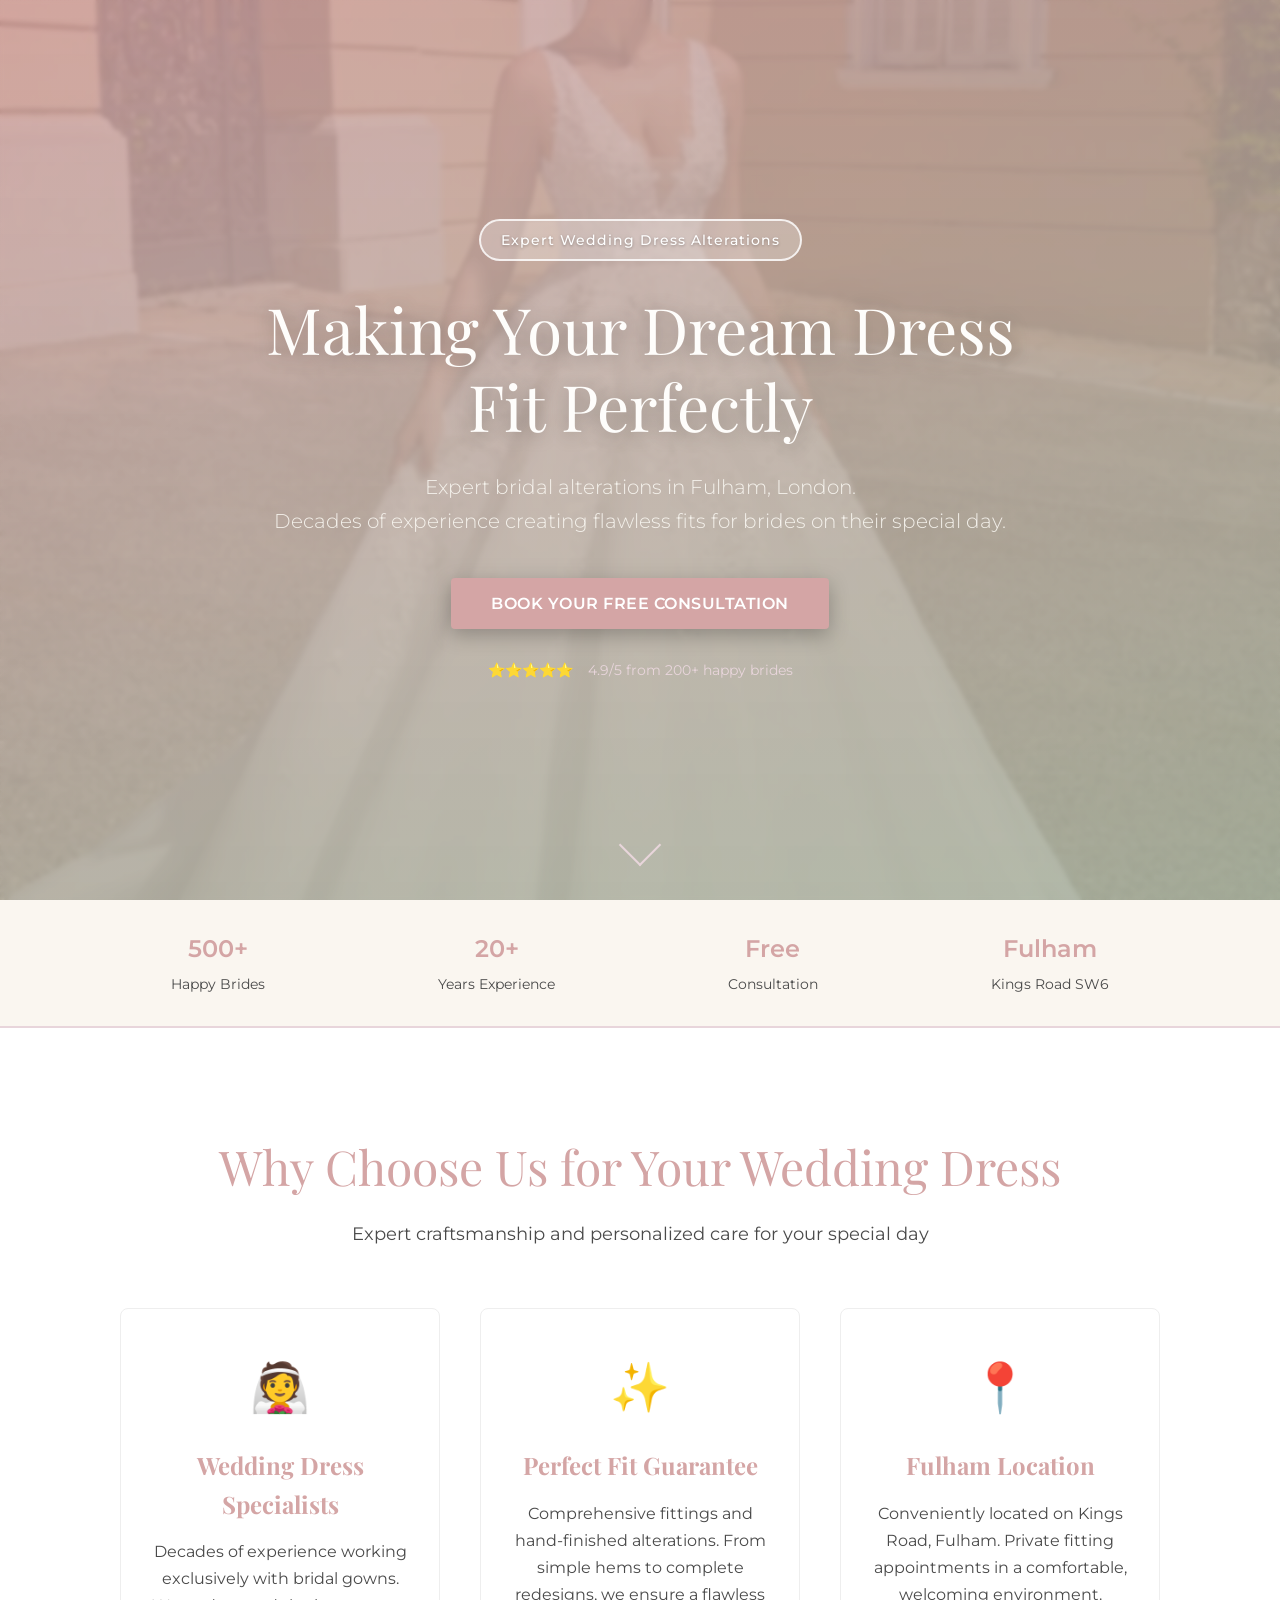
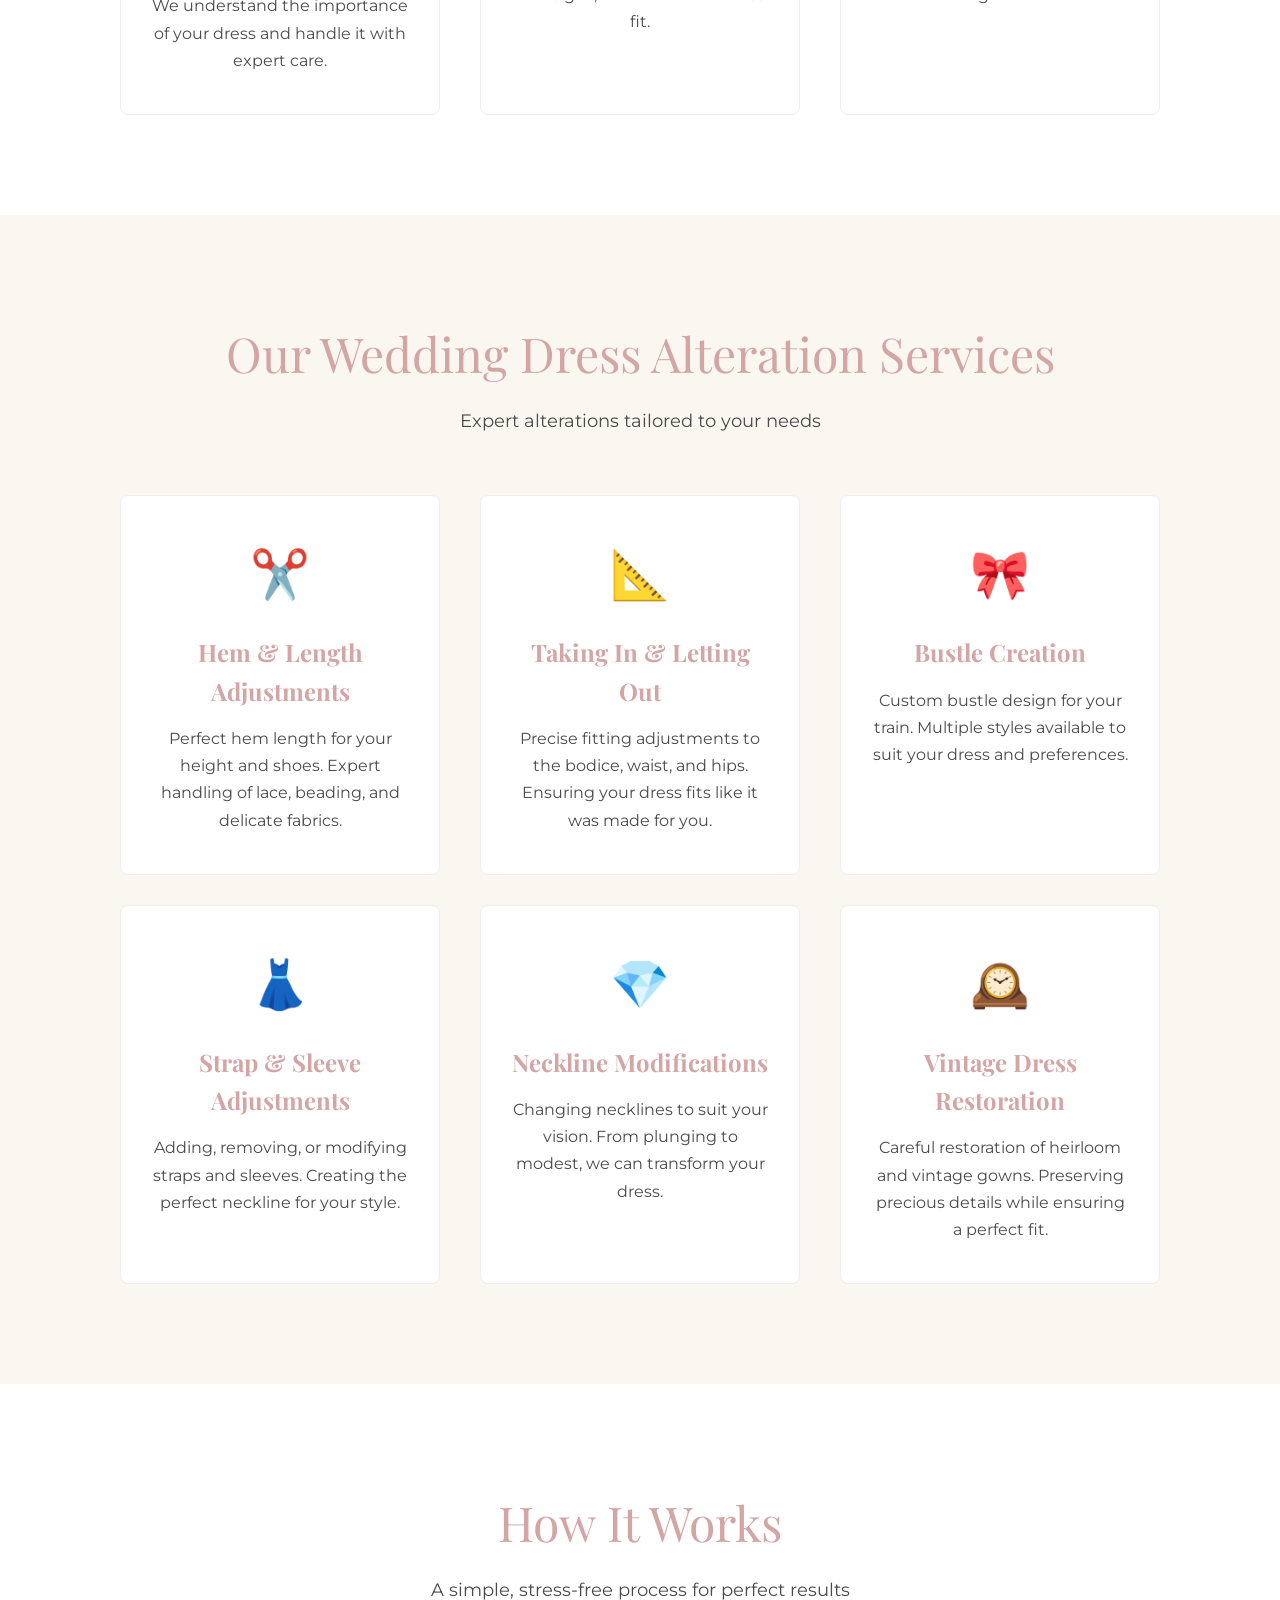
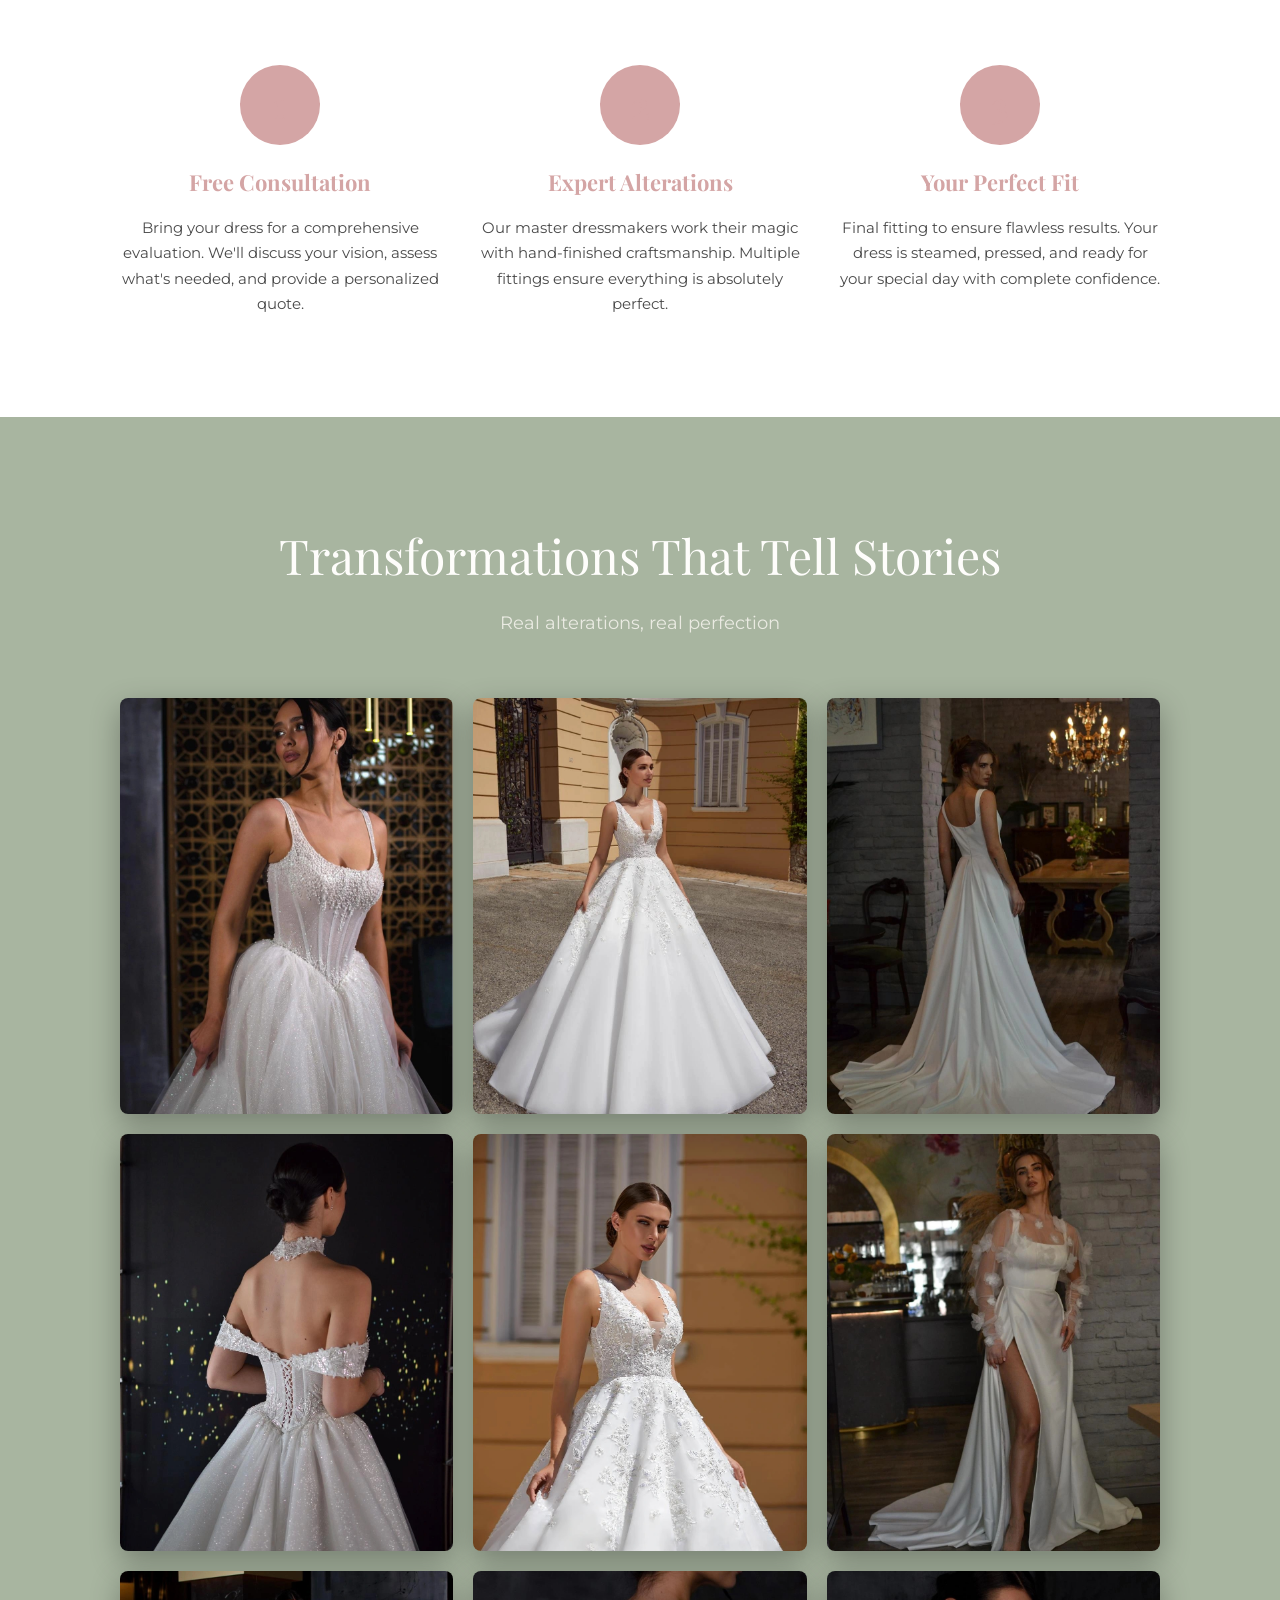
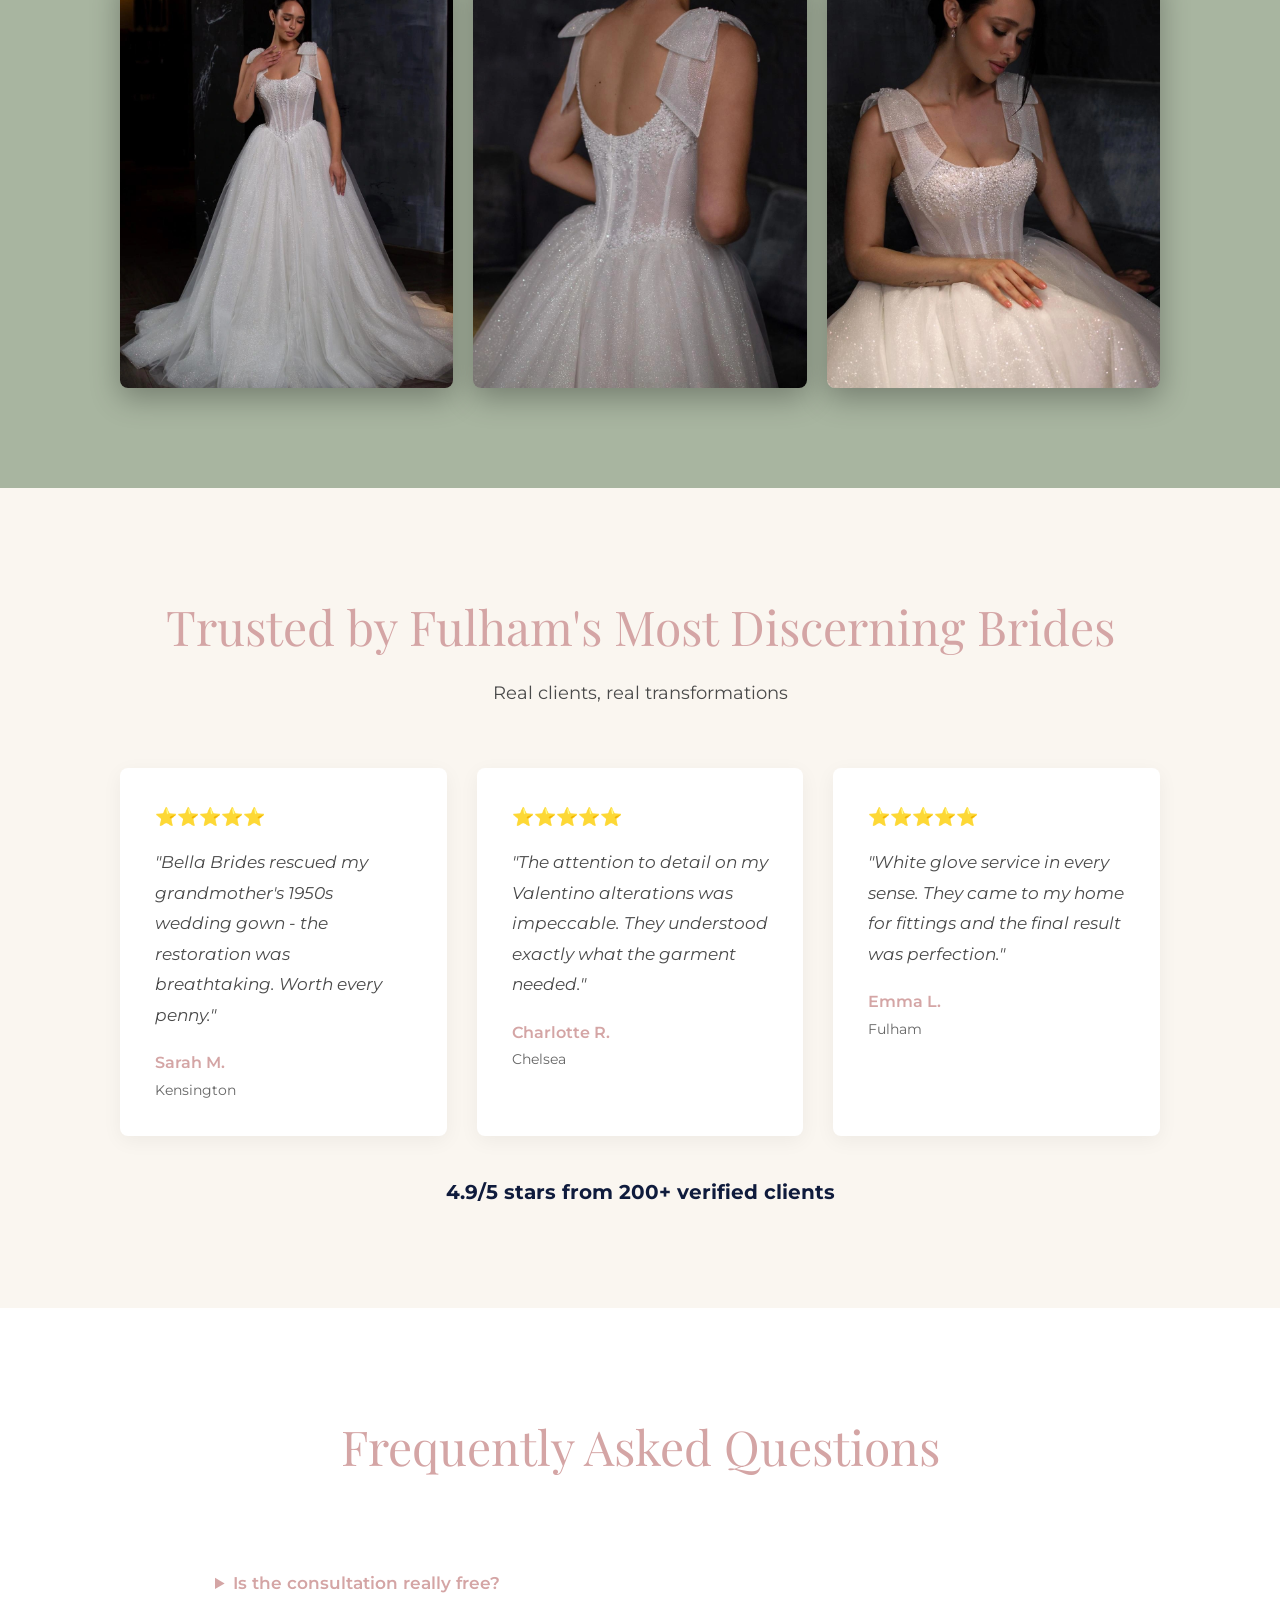
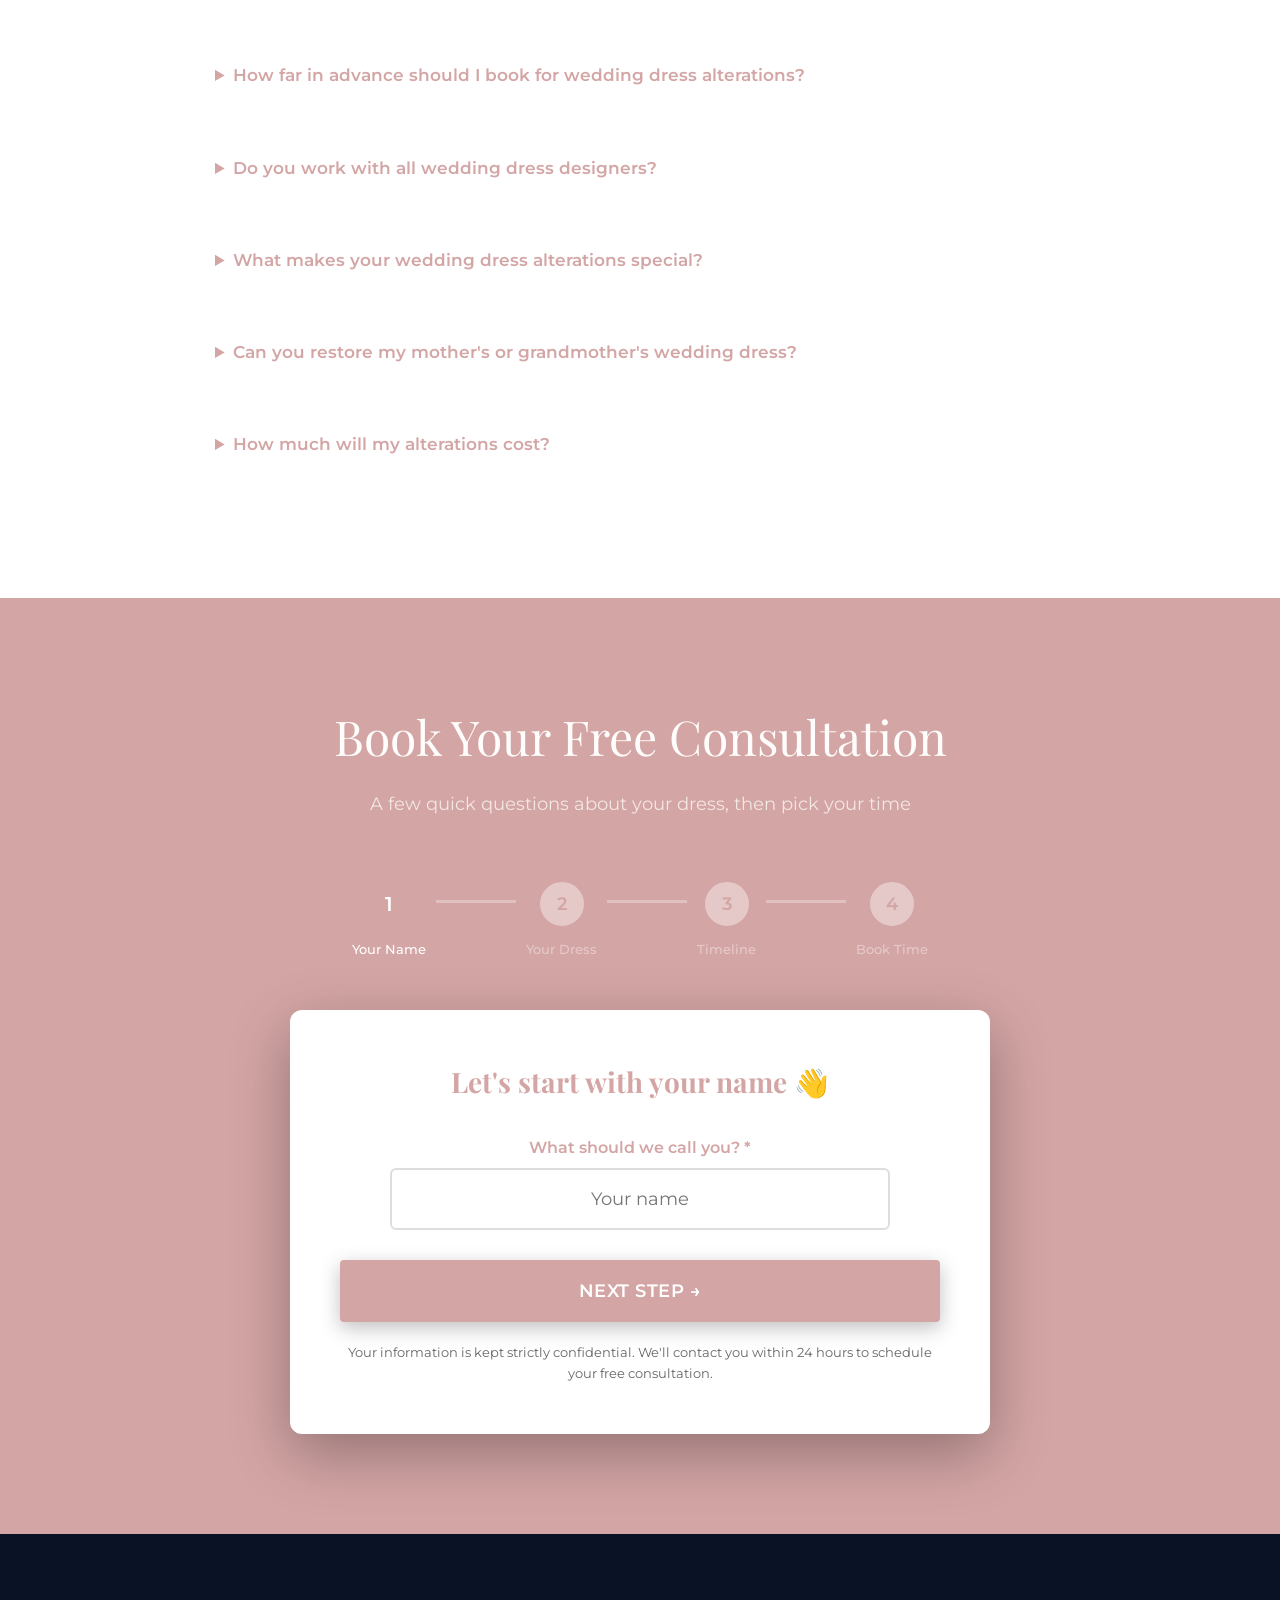
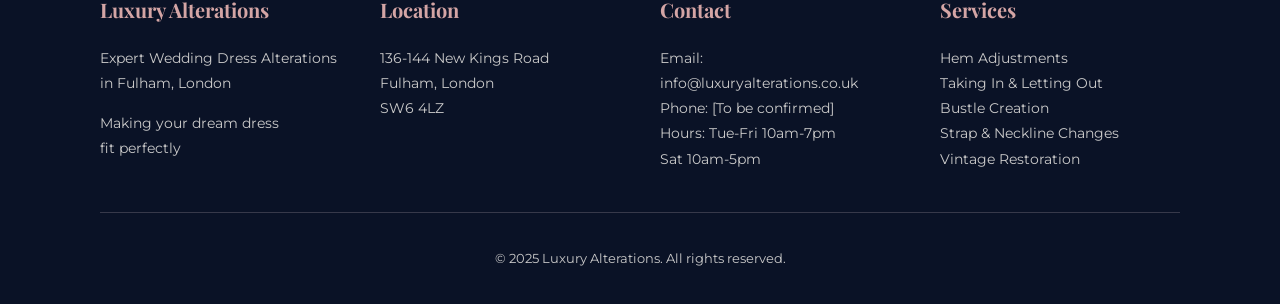
==== index.html @ 4d9bf3d5 "Rebuild booking form as innovative 4-step experience - Step 1: Name only (builds rapport, gets user " ====
<!DOCTYPE html>
<html lang="en">
<head>
    <meta charset="UTF-8">
    <meta name="viewport" content="width=device-width, initial-scale=1.0">

    <!-- SEO Meta Tags -->
    <meta name="description" content="Expert wedding dress alterations in Fulham, London. Free consultation. Specializing in hem adjustments, taking in/out, bustle, straps, and vintage restoration. Based at 136-144 New Kings Road, SW6.">
    <meta name="keywords" content="wedding dress alterations, bridal alterations London, Fulham alterations, designer dress alterations, vintage dress restoration, wedding dress fitting">
    <meta name="author" content="Luxury Alterations">
    <title>Wedding Dress Alterations Fulham | Expert Bridal Fitting | Luxury Alterations</title>

    <!-- Open Graph / Facebook -->
    <meta property="og:type" content="website">
    <meta property="og:url" content="https://luxuryalterations.co.uk">
    <meta property="og:title" content="Wedding Dress Alterations Fulham | Expert Bridal Fitting">
    <meta property="og:description" content="Expert wedding dress alterations in Fulham, London. Free consultation for hem, bustle, fitting, and vintage restoration. Decades of bridal expertise.">
    <meta property="og:image" content="https://luxuryalterations.co.uk/Public/Images/IMG-20250925-WA0001.jpg">
    <meta property="og:image:width" content="1200">
    <meta property="og:image:height" content="630">
    <meta property="og:locale" content="en_GB">
    <meta property="og:site_name" content="Luxury Alterations">

    <!-- Twitter -->
    <meta property="twitter:card" content="summary_large_image">
    <meta property="twitter:url" content="https://luxuryalterations.co.uk">
    <meta property="twitter:title" content="Wedding Dress Alterations Fulham | Expert Bridal Fitting">
    <meta property="twitter:description" content="Expert wedding dress alterations in Fulham. Free consultation for hem, bustle, fitting, and vintage restoration.">
    <meta property="twitter:image" content="https://luxuryalterations.co.uk/Public/Images/IMG-20250925-WA0001.jpg">

    <!-- Canonical URL -->
    <link rel="canonical" href="https://luxuryalterations.co.uk">

    <!-- Fonts -->
    <link rel="preconnect" href="https://fonts.googleapis.com">
    <link rel="preconnect" href="https://fonts.gstatic.com" crossorigin>
    <link href="https://fonts.googleapis.com/css2?family=Playfair+Display:wght@400;600;700&family=Montserrat:wght@300;400;500;600;700&display=swap" rel="stylesheet">

    <link rel="stylesheet" href="styles.css">

    <!-- JSON-LD Schema Markup -->
    <script type="application/ld+json">
    {
      "@context": "https://schema.org",
      "@type": "LocalBusiness",
      "name": "Luxury Alterations",
      "image": "https://luxuryalterations.co.uk/Public/Images/IMG-20250925-WA0001.jpg",
      "@id": "https://luxuryalterations.co.uk",
      "url": "https://luxuryalterations.co.uk",
      "telephone": "+44-XXX-XXX-XXXX",
      "email": "info@luxuryalterations.co.uk",
      "address": {
        "@type": "PostalAddress",
        "streetAddress": "136-144 New Kings Road",
        "addressLocality": "Fulham",
        "addressRegion": "London",
        "postalCode": "SW6 4LZ",
        "addressCountry": "GB"
      },
      "geo": {
        "@type": "GeoCoordinates",
        "latitude": 51.4755,
        "longitude": -0.1957
      },
      "openingHoursSpecification": [
        {
          "@type": "OpeningHoursSpecification",
          "dayOfWeek": ["Tuesday", "Wednesday", "Thursday", "Friday"],
          "opens": "10:00",
          "closes": "19:00"
        },
        {
          "@type": "OpeningHoursSpecification",
          "dayOfWeek": "Saturday",
          "opens": "10:00",
          "closes": "17:00"
        }
      ],
      "sameAs": [
        "https://www.instagram.com/luxuryalterations"
      ],
      "aggregateRating": {
        "@type": "AggregateRating",
        "ratingValue": "4.9",
        "reviewCount": "200"
      },
      "description": "Expert wedding dress alterations in Fulham, London. Specializing in hem adjustments, taking in/out, bustle, straps, neckline changes, and vintage dress restoration. Free consultation available."
    }
    </script>

    <script type="application/ld+json">
    {
      "@context": "https://schema.org",
      "@type": "Service",
      "serviceType": "Wedding Dress Alterations",
      "provider": {
        "@type": "LocalBusiness",
        "name": "Luxury Alterations"
      },
      "areaServed": {
        "@type": "City",
        "name": "London"
      },
      "description": "Professional wedding dress alteration services including hem adjustments, bustle creation, taking in or letting out, strap adjustments, neckline modifications, and vintage dress restoration."
    }
    </script>
</head>
<body>

    <!-- Hero Section -->
    <section class="hero" id="home">
        <div class="hero-overlay"></div>
        <div class="hero-content">
            <div class="hero-badge">Expert Wedding Dress Alterations</div>
            <h1 class="hero-title">Making Your Dream Dress<br>Fit Perfectly</h1>
            <p class="hero-subtitle">Expert bridal alterations in Fulham, London.<br>Decades of experience creating flawless fits for brides on their special day.</p>
            <button class="cta-button primary" onclick="scrollToForm()">Book Your Free Consultation</button>
            <div class="hero-trust">
                <span>⭐⭐⭐⭐⭐</span>
                <span>4.9/5 from 200+ happy brides</span>
            </div>
        </div>
        <div class="scroll-indicator">
            <div class="scroll-arrow"></div>
        </div>
    </section>

    <!-- Trust Bar -->
    <section class="trust-bar">
        <div class="container">
            <div class="trust-items">
                <div class="trust-item">
                    <strong>500+</strong>
                    <span>Happy Brides</span>
                </div>
                <div class="trust-item">
                    <strong>20+</strong>
                    <span>Years Experience</span>
                </div>
                <div class="trust-item">
                    <strong>Free</strong>
                    <span>Consultation</span>
                </div>
                <div class="trust-item">
                    <strong>Fulham</strong>
                    <span>Kings Road SW6</span>
                </div>
            </div>
        </div>
    </section>

    <!-- Value Propositions -->
    <section class="section-white" id="about">
        <div class="container">
            <div class="section-header">
                <h2>Why Choose Us for Your Wedding Dress</h2>
                <p>Expert craftsmanship and personalized care for your special day</p>
            </div>
            <div class="three-columns">
                <div class="value-card">
                    <div class="value-icon">👰</div>
                    <h3>Wedding Dress Specialists</h3>
                    <p>Decades of experience working exclusively with bridal gowns. We understand the importance of your dress and handle it with expert care.</p>
                </div>
                <div class="value-card">
                    <div class="value-icon">✨</div>
                    <h3>Perfect Fit Guarantee</h3>
                    <p>Comprehensive fittings and hand-finished alterations. From simple hems to complete redesigns, we ensure a flawless fit.</p>
                </div>
                <div class="value-card">
                    <div class="value-icon">📍</div>
                    <h3>Fulham Location</h3>
                    <p>Conveniently located on Kings Road, Fulham. Private fitting appointments in a comfortable, welcoming environment.</p>
                </div>
            </div>
        </div>
    </section>

    <!-- Services -->
    <section class="section-ivory" id="services">
        <div class="container">
            <div class="section-header">
                <h2>Our Wedding Dress Alteration Services</h2>
                <p>Expert alterations tailored to your needs</p>
            </div>
            <div class="three-columns">
                <div class="value-card">
                    <div class="value-icon">✂️</div>
                    <h3>Hem & Length Adjustments</h3>
                    <p>Perfect hem length for your height and shoes. Expert handling of lace, beading, and delicate fabrics.</p>
                </div>
                <div class="value-card">
                    <div class="value-icon">📐</div>
                    <h3>Taking In & Letting Out</h3>
                    <p>Precise fitting adjustments to the bodice, waist, and hips. Ensuring your dress fits like it was made for you.</p>
                </div>
                <div class="value-card">
                    <div class="value-icon">🎀</div>
                    <h3>Bustle Creation</h3>
                    <p>Custom bustle design for your train. Multiple styles available to suit your dress and preferences.</p>
                </div>
            </div>
            <div class="three-columns" style="margin-top: 30px;">
                <div class="value-card">
                    <div class="value-icon">👗</div>
                    <h3>Strap & Sleeve Adjustments</h3>
                    <p>Adding, removing, or modifying straps and sleeves. Creating the perfect neckline for your style.</p>
                </div>
                <div class="value-card">
                    <div class="value-icon">💎</div>
                    <h3>Neckline Modifications</h3>
                    <p>Changing necklines to suit your vision. From plunging to modest, we can transform your dress.</p>
                </div>
                <div class="value-card">
                    <div class="value-icon">🕰️</div>
                    <h3>Vintage Dress Restoration</h3>
                    <p>Careful restoration of heirloom and vintage gowns. Preserving precious details while ensuring a perfect fit.</p>
                </div>
            </div>
        </div>
    </section>

    <!-- Process -->
    <section class="section-white" id="process">
        <div class="container">
            <div class="section-header">
                <h2>How It Works</h2>
                <p>A simple, stress-free process for perfect results</p>
            </div>
            <div class="three-columns">
                <div class="process-step">
                    <div class="process-number">1</div>
                    <h4>Free Consultation</h4>
                    <p>Bring your dress for a comprehensive evaluation. We'll discuss your vision, assess what's needed, and provide a personalized quote.</p>
                </div>
                <div class="process-step">
                    <div class="process-number">2</div>
                    <h4>Expert Alterations</h4>
                    <p>Our master dressmakers work their magic with hand-finished craftsmanship. Multiple fittings ensure everything is absolutely perfect.</p>
                </div>
                <div class="process-step">
                    <div class="process-number">3</div>
                    <h4>Your Perfect Fit</h4>
                    <p>Final fitting to ensure flawless results. Your dress is steamed, pressed, and ready for your special day with complete confidence.</p>
                </div>
            </div>
        </div>
    </section>

    <!-- Gallery -->
    <section class="section-dark" id="gallery">
        <div class="container">
            <div class="section-header light">
                <h2>Transformations That Tell Stories</h2>
                <p>Real alterations, real perfection</p>
            </div>
            <div class="gallery-grid">
                <div class="gallery-item">
                    <img src="Public/Images/IMG-20250925-WA0000.jpg" alt="Wedding dress alteration" loading="lazy">
                </div>
                <div class="gallery-item">
                    <img src="Public/Images/IMG-20250925-WA0001.jpg" alt="Bridal gown fitting" loading="lazy">
                </div>
                <div class="gallery-item">
                    <img src="Public/Images/IMG-20250925-WA0002.jpg" alt="Designer dress alteration" loading="lazy">
                </div>
                <div class="gallery-item">
                    <img src="Public/Images/IMG-20250925-WA0003.jpg" alt="Wedding dress transformation" loading="lazy">
                </div>
                <div class="gallery-item">
                    <img src="Public/Images/IMG-20250925-WA0004.jpg" alt="Bridal alterations" loading="lazy">
                </div>
                <div class="gallery-item">
                    <img src="Public/Images/IMG-20250925-WA0005.jpg" alt="Evening wear alteration" loading="lazy">
                </div>
                <div class="gallery-item">
                    <img src="Public/Images/IMG-20250925-WA0006.jpg" alt="Vintage dress restoration" loading="lazy">
                </div>
                <div class="gallery-item">
                    <img src="Public/Images/IMG-20250925-WA0007.jpg" alt="Bridal gown perfection" loading="lazy">
                </div>
                <div class="gallery-item">
                    <img src="Public/Images/IMG-20250925-WA0008.jpg" alt="Designer alterations" loading="lazy">
                </div>
            </div>
        </div>
    </section>

    <!-- Testimonials -->
    <section class="section-ivory" id="testimonials">
        <div class="container">
            <div class="section-header">
                <h2>Trusted by Fulham's Most Discerning Brides</h2>
                <p>Real clients, real transformations</p>
            </div>
            <div class="testimonials-grid">
                <div class="testimonial-card">
                    <div class="testimonial-stars">⭐⭐⭐⭐⭐</div>
                    <blockquote>"Bella Brides rescued my grandmother's 1950s wedding gown - the restoration was breathtaking. Worth every penny."</blockquote>
                    <div class="testimonial-author">
                        <strong>Sarah M.</strong>
                        <span>Kensington</span>
                    </div>
                </div>
                <div class="testimonial-card">
                    <div class="testimonial-stars">⭐⭐⭐⭐⭐</div>
                    <blockquote>"The attention to detail on my Valentino alterations was impeccable. They understood exactly what the garment needed."</blockquote>
                    <div class="testimonial-author">
                        <strong>Charlotte R.</strong>
                        <span>Chelsea</span>
                    </div>
                </div>
                <div class="testimonial-card">
                    <div class="testimonial-stars">⭐⭐⭐⭐⭐</div>
                    <blockquote>"White glove service in every sense. They came to my home for fittings and the final result was perfection."</blockquote>
                    <div class="testimonial-author">
                        <strong>Emma L.</strong>
                        <span>Fulham</span>
                    </div>
                </div>
            </div>
            <div style="text-align: center; margin-top: 40px;">
                <strong style="font-size: 20px; color: #0F1B3C;">4.9/5 stars from 200+ verified clients</strong>
            </div>
        </div>
    </section>

    <!-- FAQ -->
    <section class="section-white" id="faq">
        <div class="container">
            <div class="section-header">
                <h2>Frequently Asked Questions</h2>
            </div>
            <div class="faq-container">
                <details class="faq-item">
                    <summary>Is the consultation really free?</summary>
                    <p>Yes, absolutely! Your initial consultation is completely free with no obligation. We'll examine your dress, discuss what you'd like to achieve, and provide a detailed quote for the work needed. This typically takes 30-45 minutes.</p>
                </details>
                <details class="faq-item">
                    <summary>How far in advance should I book for wedding dress alterations?</summary>
                    <p>We recommend booking 8-12 weeks before your wedding for the best experience. This allows time for multiple fittings and any adjustments needed. However, we can accommodate rush requests depending on our schedule - just let us know your timeline.</p>
                </details>
                <details class="faq-item">
                    <summary>Do you work with all wedding dress designers?</summary>
                    <p>Yes! We have decades of experience working with all major bridal designers including Vera Wang, Pronovias, Maggie Sottero, and boutique designers. We also specialize in vintage and heirloom wedding gowns that require extra care.</p>
                </details>
                <details class="faq-item">
                    <summary>What makes your wedding dress alterations special?</summary>
                    <p>We specialize exclusively in bridal wear, so we understand the unique construction of wedding dresses. Every alteration is hand-finished with meticulous attention to detail, ensuring your dress fits perfectly and you feel confident on your special day.</p>
                </details>
                <details class="faq-item">
                    <summary>Can you restore my mother's or grandmother's wedding dress?</summary>
                    <p>Absolutely! Vintage and heirloom wedding dress restoration is one of our specialties. We treat these precious garments with the utmost care, preserving original details while ensuring a perfect modern fit. We can also carefully clean and restore delicate vintage fabrics and lace.</p>
                </details>
                <details class="faq-item">
                    <summary>How much will my alterations cost?</summary>
                    <p>Every wedding dress is unique, so we provide personalized quotes after examining your dress at the free consultation. Costs depend on the complexity of alterations needed, fabric type, and embellishments. We'll give you a clear, detailed quote with no hidden fees before any work begins.</p>
                </details>
            </div>
        </div>
    </section>

    <!-- Booking Form -->
    <section class="section-form" id="booking">
        <div class="container">
            <div class="section-header light">
                <h2>Book Your Free Consultation</h2>
                <p>A few quick questions about your dress, then pick your time</p>
            </div>
            <div class="form-container">
                <!-- Progress Indicator -->
                <div class="progress-indicator">
                    <div class="progress-step active" data-step="1">
                        <div class="progress-circle">1</div>
                        <div class="progress-label">Your Name</div>
                    </div>
                    <div class="progress-line"></div>
                    <div class="progress-step" data-step="2">
                        <div class="progress-circle">2</div>
                        <div class="progress-label">Your Dress</div>
                    </div>
                    <div class="progress-line"></div>
                    <div class="progress-step" data-step="3">
                        <div class="progress-circle">3</div>
                        <div class="progress-label">Timeline</div>
                    </div>
                    <div class="progress-line"></div>
                    <div class="progress-step" data-step="4">
                        <div class="progress-circle">4</div>
                        <div class="progress-label">Book Time</div>
                    </div>
                </div>

                <form id="bookingForm" class="booking-form multi-step-form">

                    <!-- Step 1: Your Name -->
                    <div class="form-step active" data-step="1">
                        <h3 class="step-title">Let's start with your name 👋</h3>
                        <div class="form-group centered-input">
                            <label for="fullName">What should we call you? *</label>
                            <input type="text" id="fullName" name="fullName" placeholder="Your name" required>
                        </div>
                        <button type="button" class="cta-button primary large step-next">Next Step →</button>
                    </div>

                    <!-- Step 2: About Your Dress -->
                    <div class="form-step" data-step="2">
                        <h3 class="step-title">Tell us about your dress 👰</h3>

                        <div class="form-group">
                            <label for="dressDesigner">Dress Designer/Brand (optional)</label>
                            <input type="text" id="dressDesigner" name="dressDesigner" placeholder="e.g., Pronovias, Vera Wang, vintage, high street">
                        </div>

                        <div class="form-group">
                            <label>What alterations do you need? *</label>
                            <div class="alteration-checkboxes">
                                <label class="checkbox-card">
                                    <input type="checkbox" name="alterations" value="hem">
                                    <span class="checkbox-content">
                                        <span class="checkbox-icon">✂️</span>
                                        <span class="checkbox-text">Hem/Length</span>
                                    </span>
                                </label>
                                <label class="checkbox-card">
                                    <input type="checkbox" name="alterations" value="taking-in">
                                    <span class="checkbox-content">
                                        <span class="checkbox-icon">📐</span>
                                        <span class="checkbox-text">Taking In/Out</span>
                                    </span>
                                </label>
                                <label class="checkbox-card">
                                    <input type="checkbox" name="alterations" value="bustle">
                                    <span class="checkbox-content">
                                        <span class="checkbox-icon">🎀</span>
                                        <span class="checkbox-text">Bustle</span>
                                    </span>
                                </label>
                                <label class="checkbox-card">
                                    <input type="checkbox" name="alterations" value="straps">
                                    <span class="checkbox-content">
                                        <span class="checkbox-icon">👗</span>
                                        <span class="checkbox-text">Straps/Sleeves</span>
                                    </span>
                                </label>
                                <label class="checkbox-card">
                                    <input type="checkbox" name="alterations" value="neckline">
                                    <span class="checkbox-content">
                                        <span class="checkbox-icon">💎</span>
                                        <span class="checkbox-text">Neckline</span>
                                    </span>
                                </label>
                                <label class="checkbox-card">
                                    <input type="checkbox" name="alterations" value="vintage">
                                    <span class="checkbox-content">
                                        <span class="checkbox-icon">🕰️</span>
                                        <span class="checkbox-text">Vintage Restore</span>
                                    </span>
                                </label>
                            </div>
                        </div>

                        <div class="form-group">
                            <label for="additionalInfo">Additional details (optional)</label>
                            <textarea id="additionalInfo" name="additionalInfo" rows="3" placeholder="Any special requests or details about your dress..."></textarea>
                        </div>

                        <div class="step-buttons">
                            <button type="button" class="cta-button secondary step-prev">← Back</button>
                            <button type="button" class="cta-button primary large step-next">Next Step →</button>
                        </div>
                    </div>

                    <!-- Step 3: Timeline -->
                    <div class="form-step" data-step="3">
                        <h3 class="step-title">When do you need your dress ready? ⏰</h3>

                        <div class="form-group">
                            <div class="timeline-buttons">
                                <label class="timeline-card">
                                    <input type="radio" name="timeline" value="urgent" required>
                                    <span class="timeline-content">
                                        <span class="timeline-period">< 2 weeks</span>
                                        <span class="timeline-label">Rush!</span>
                                    </span>
                                </label>
                                <label class="timeline-card">
                                    <input type="radio" name="timeline" value="tight" required>
                                    <span class="timeline-content">
                                        <span class="timeline-period">2-4 weeks</span>
                                        <span class="timeline-label">Tight</span>
                                    </span>
                                </label>
                                <label class="timeline-card">
                                    <input type="radio" name="timeline" value="good" required>
                                    <span class="timeline-content">
                                        <span class="timeline-period">1-2 months</span>
                                        <span class="timeline-label">Good</span>
                                    </span>
                                </label>
                                <label class="timeline-card">
                                    <input type="radio" name="timeline" value="ideal" required>
                                    <span class="timeline-content">
                                        <span class="timeline-period">2-3 months</span>
                                        <span class="timeline-label">Ideal ✨</span>
                                    </span>
                                </label>
                                <label class="timeline-card">
                                    <input type="radio" name="timeline" value="plenty" required>
                                    <span class="timeline-content">
                                        <span class="timeline-period">3+ months</span>
                                        <span class="timeline-label">Plenty</span>
                                    </span>
                                </label>
                            </div>
                        </div>

                        <div class="step-buttons">
                            <button type="button" class="cta-button secondary step-prev">← Back</button>
                            <button type="button" class="cta-button primary large step-next">Pick Your Time →</button>
                        </div>
                    </div>

                    <!-- Step 4: Calendar Booking -->
                    <div class="form-step" data-step="4">
                        <h3 class="step-title">Pick a time that works for you 📅</h3>

                        <!-- GHL Calendar Embed -->
                        <div class="calendar-embed-container">
                            <iframe src="https://link.grantosullivan.com/widget/booking/433m6RWt2cvdbb8FeTqS" style="width: 100%;border:none;overflow: hidden;" scrolling="no" id="433m6RWt2cvdbb8FeTqS_1759416380858"></iframe>
                            <script src="https://link.grantosullivan.com/js/form_embed.js" type="text/javascript"></script>
                        </div>

                        <div class="step-buttons">
                            <button type="button" class="cta-button secondary step-prev">← Back</button>
                        </div>
                    </div>

                    <p class="form-disclaimer">
                        Your information is kept strictly confidential. We'll contact you within 24 hours to schedule your free consultation.
                    </p>
                </form>
            </div>
        </div>
    </section>

    <!-- Footer -->
    <footer class="footer">
        <div class="container">
            <div class="footer-content">
                <div class="footer-section">
                    <h4>Luxury Alterations</h4>
                    <p>Expert Wedding Dress Alterations<br>in Fulham, London</p>
                    <p style="margin-top: 15px; font-size: 14px;">
                        Making your dream dress<br>fit perfectly
                    </p>
                </div>
                <div class="footer-section">
                    <h4>Location</h4>
                    <p>136-144 New Kings Road<br>Fulham, London<br>SW6 4LZ</p>
                </div>
                <div class="footer-section">
                    <h4>Contact</h4>
                    <p>Email: info@luxuryalterations.co.uk<br>Phone: [To be confirmed]<br>Hours: Tue-Fri 10am-7pm<br>Sat 10am-5pm</p>
                </div>
                <div class="footer-section">
                    <h4>Services</h4>
                    <p>Hem Adjustments<br>Taking In & Letting Out<br>Bustle Creation<br>Strap & Neckline Changes<br>Vintage Restoration</p>
                </div>
            </div>
            <div class="footer-bottom">
                <p>&copy; 2025 Luxury Alterations. All rights reserved.</p>
            </div>
        </div>
    </footer>

    <script src="script.js"></script>
</body>
</html>
---- styles.css ----
/* ====================================
   BELLA BRIDES ALTERATIONS - STYLES
   ==================================== */

/* Reset & Base */
* {
    margin: 0;
    padding: 0;
    box-sizing: border-box;
}

:root {
    /* Brand Colors - Soft Romantic Wedding Theme */
    --dusty-rose: #D4A5A5;
    --sage-green: #A8B5A0;
    --warm-cream: #FAF6F0;
    --soft-charcoal: #4A4A4A;
    --pearl-white: #FEFDFB;
    --light-mauve: #E8D5DB;

    /* Typography */
    --font-serif: 'Playfair Display', Georgia, serif;
    --font-sans: 'Montserrat', -apple-system, BlinkMacSystemFont, sans-serif;

    /* Spacing */
    --section-padding: 100px 60px;
    --container-max: 1200px;
}

html {
    scroll-behavior: smooth;
}

body {
    font-family: var(--font-sans);
    color: var(--soft-charcoal);
    line-height: 1.6;
    overflow-x: hidden;
}

.container {
    max-width: var(--container-max);
    margin: 0 auto;
    padding: 0 60px;
}

/* ====================================
   HERO SECTION
   ==================================== */

.hero {
    height: 100vh;
    min-height: 700px;
    background:
        linear-gradient(135deg, rgba(212, 165, 165, 0.75) 0%, rgba(168, 181, 160, 0.75) 100%),
        url('Public/Images/IMG-20250925-WA0001.jpg');
    background-size: cover;
    background-position: center;
    background-attachment: fixed;
    position: relative;
    display: flex;
    align-items: center;
    justify-content: center;
    text-align: center;
    color: white;
    overflow: hidden;
}

.hero::before {
    content: '';
    position: absolute;
    top: 0;
    left: 0;
    right: 0;
    bottom: 0;
    background:
        radial-gradient(circle at 20% 50%, rgba(232, 213, 219, 0.15) 0%, transparent 50%),
        radial-gradient(circle at 80% 80%, rgba(212, 165, 165, 0.1) 0%, transparent 50%);
    pointer-events: none;
}

.hero-overlay {
    position: absolute;
    top: 0;
    left: 0;
    right: 0;
    bottom: 0;
    background: linear-gradient(180deg, rgba(212, 165, 165, 0.3) 0%, rgba(168, 181, 160, 0.4) 100%);
    backdrop-filter: blur(2px);
}

.hero-content {
    position: relative;
    z-index: 2;
    max-width: 900px;
    padding: 0 30px;
    animation: fadeInUp 1s ease-out;
}

.hero-badge {
    display: inline-block;
    background: rgba(255, 255, 255, 0.25);
    color: white;
    padding: 8px 20px;
    border-radius: 50px;
    font-size: 14px;
    font-weight: 500;
    letter-spacing: 1px;
    margin-bottom: 30px;
    border: 2px solid rgba(255, 255, 255, 0.8);
    text-shadow: 0 1px 3px rgba(0, 0, 0, 0.3);
}

.hero-title {
    font-family: var(--font-serif);
    font-size: 64px;
    font-weight: 400;
    line-height: 1.2;
    margin-bottom: 25px;
    color: var(--pearl-white);
    text-shadow: 0 2px 20px rgba(0, 0, 0, 0.3);
}

.hero-subtitle {
    font-size: 20px;
    line-height: 1.7;
    margin-bottom: 40px;
    color: rgba(250, 247, 242, 0.9);
    font-weight: 300;
}

.hero-trust {
    margin-top: 30px;
    font-size: 14px;
    color: var(--light-mauve);
    display: flex;
    align-items: center;
    justify-content: center;
    gap: 15px;
}

.scroll-indicator {
    position: absolute;
    bottom: 40px;
    left: 50%;
    transform: translateX(-50%);
    animation: bounce 2s infinite;
}

.scroll-arrow {
    width: 30px;
    height: 30px;
    border-left: 2px solid var(--light-mauve);
    border-bottom: 2px solid var(--light-mauve);
    transform: rotate(-45deg);
}

@keyframes fadeInUp {
    from {
        opacity: 0;
        transform: translateY(30px);
    }
    to {
        opacity: 1;
        transform: translateY(0);
    }
}

@keyframes bounce {
    0%, 20%, 50%, 80%, 100% {
        transform: translateX(-50%) translateY(0);
    }
    40% {
        transform: translateX(-50%) translateY(-10px);
    }
    60% {
        transform: translateX(-50%) translateY(-5px);
    }
}

/* ====================================
   BUTTONS
   ==================================== */

.cta-button {
    font-family: var(--font-sans);
    font-size: 16px;
    font-weight: 600;
    padding: 16px 40px;
    border: none;
    border-radius: 4px;
    cursor: pointer;
    transition: all 0.3s ease;
    text-transform: uppercase;
    letter-spacing: 0.5px;
    display: inline-block;
}

.cta-button.primary {
    background: var(--dusty-rose);
    color: white;
    box-shadow: 0 6px 20px rgba(0, 0, 0, 0.25);
    position: relative;
    z-index: 3;
}

.cta-button.primary:hover {
    background: #C19595;
    transform: translateY(-2px);
    box-shadow: 0 12px 30px rgba(0, 0, 0, 0.35);
}

.cta-button.secondary {
    background: transparent;
    color: var(--dusty-rose);
    border: 2px solid var(--dusty-rose);
}

.cta-button.secondary:hover {
    background: var(--dusty-rose);
    color: white;
}

.cta-button.large {
    padding: 20px 50px;
    font-size: 18px;
    width: 100%;
}

/* ====================================
   TRUST BAR
   ==================================== */

.trust-bar {
    background: var(--warm-cream);
    padding: 30px 0;
    border-bottom: 2px solid var(--light-mauve);
}

.trust-items {
    display: flex;
    justify-content: space-around;
    align-items: center;
    flex-wrap: wrap;
    gap: 30px;
}

.trust-item {
    text-align: center;
    display: flex;
    flex-direction: column;
    gap: 5px;
}

.trust-item strong {
    font-size: 24px;
    color: var(--dusty-rose);
    font-weight: 600;
}

.trust-item span {
    font-size: 14px;
    color: var(--soft-charcoal);
}

/* ====================================
   SECTIONS
   ==================================== */

.section-white {
    background: white;
    padding: var(--section-padding);
}

.section-ivory {
    background: var(--warm-cream);
    padding: var(--section-padding);
}

.section-dark {
    background: var(--sage-green);
    padding: var(--section-padding);
    color: white;
}

.section-header {
    text-align: center;
    margin-bottom: 60px;
}

.section-header h2 {
    font-family: var(--font-serif);
    font-size: 48px;
    color: var(--dusty-rose);
    margin-bottom: 15px;
    font-weight: 400;
}

.section-header p {
    font-size: 18px;
    color: var(--soft-charcoal);
    max-width: 700px;
    margin: 0 auto;
}

.section-header.light h2 {
    color: var(--pearl-white);
}

.section-header.light p {
    color: rgba(250, 247, 242, 0.8);
}

/* ====================================
   VALUE PROPOSITIONS
   ==================================== */

.three-columns {
    display: grid;
    grid-template-columns: repeat(3, 1fr);
    gap: 40px;
}

.value-card {
    text-align: center;
    padding: 40px 30px;
    background: white;
    border-radius: 8px;
    border: 1px solid #eee;
    transition: all 0.3s ease;
}

.value-card:hover {
    transform: translateY(-5px);
    box-shadow: 0 15px 40px rgba(0, 0, 0, 0.1);
    border-color: var(--dusty-rose);
}

.value-icon {
    font-size: 48px;
    margin-bottom: 20px;
}

.value-card h3 {
    font-family: var(--font-serif);
    font-size: 24px;
    color: var(--dusty-rose);
    margin-bottom: 15px;
}

.value-card p {
    font-size: 16px;
    line-height: 1.7;
    color: var(--soft-charcoal);
}

/* ====================================
   PACKAGES
   ==================================== */

.packages-grid {
    display: grid;
    grid-template-columns: repeat(3, 1fr);
    gap: 30px;
    margin-bottom: 40px;
}

.package-card {
    background: white;
    border: 2px solid var(--champagne-gold);
    border-radius: 12px;
    padding: 40px 30px;
    text-align: center;
    position: relative;
    transition: all 0.3s ease;
}

.package-card:hover {
    transform: translateY(-5px);
    box-shadow: 0 20px 50px rgba(0, 0, 0, 0.15);
}

.package-card.featured {
    border: 3px solid var(--savile-navy);
    transform: scale(1.05);
    box-shadow: 0 20px 50px rgba(0, 0, 0, 0.2);
}

.package-card.featured:hover {
    transform: scale(1.05) translateY(-5px);
}

.package-badge {
    position: absolute;
    top: -15px;
    left: 50%;
    transform: translateX(-50%);
    background: var(--dusty-rose);
    color: var(--dusty-rose);
    padding: 8px 20px;
    border-radius: 50px;
    font-size: 12px;
    font-weight: 700;
    letter-spacing: 1px;
    text-transform: uppercase;
}

.package-header h3 {
    font-family: var(--font-serif);
    font-size: 28px;
    color: var(--dusty-rose);
    margin-bottom: 10px;
}

.package-price {
    font-size: 56px;
    font-weight: 700;
    color: var(--dusty-rose);
    margin-bottom: 30px;
    font-family: var(--font-serif);
}

.package-features {
    list-style: none;
    text-align: left;
    margin-bottom: 30px;
}

.package-features li {
    padding: 12px 0;
    border-bottom: 1px solid #eee;
    color: var(--soft-charcoal);
    font-size: 15px;
}

.package-features li:last-child {
    border-bottom: none;
}

.package-note {
    text-align: center;
    padding: 30px;
    background: white;
    border-radius: 8px;
    border-left: 4px solid var(--champagne-gold);
    font-size: 16px;
    line-height: 1.8;
}

/* ====================================
   PROCESS
   ==================================== */

.process-grid {
    display: grid;
    grid-template-columns: repeat(4, 1fr);
    gap: 40px;
}

.process-step {
    text-align: center;
}

.process-number {
    width: 80px;
    height: 80px;
    background: var(--dusty-rose);
    color: var(--dusty-rose);
    border-radius: 50%;
    display: flex;
    align-items: center;
    justify-content: center;
    font-size: 36px;
    font-weight: 700;
    margin: 0 auto 20px;
    font-family: var(--font-serif);
}

.process-step h4 {
    font-family: var(--font-serif);
    font-size: 22px;
    color: var(--dusty-rose);
    margin-bottom: 15px;
}

.process-step p {
    font-size: 15px;
    line-height: 1.7;
    color: var(--soft-charcoal);
}

/* ====================================
   GALLERY
   ==================================== */

.gallery-grid {
    display: grid;
    grid-template-columns: repeat(3, 1fr);
    gap: 20px;
}

.gallery-item {
    aspect-ratio: 4/5;
    border-radius: 8px;
    overflow: hidden;
    cursor: pointer;
    transition: transform 0.3s ease;
    box-shadow: 0 10px 30px rgba(0, 0, 0, 0.3);
}

.gallery-item:hover {
    transform: scale(1.05);
    box-shadow: 0 15px 40px rgba(0, 0, 0, 0.5);
}

.gallery-item img {
    width: 100%;
    height: 100%;
    object-fit: cover;
    display: block;
}

.gallery-placeholder {
    width: 100%;
    height: 100%;
    background: var(--soft-blush);
    display: flex;
    align-items: center;
    justify-content: center;
    color: var(--dusty-rose);
    font-size: 16px;
    font-weight: 600;
    text-align: center;
}

/* ====================================
   TESTIMONIALS
   ==================================== */

.testimonials-grid {
    display: grid;
    grid-template-columns: repeat(3, 1fr);
    gap: 30px;
}

.testimonial-card {
    background: white;
    padding: 35px;
    border-left: 4px solid var(--champagne-gold);
    border-radius: 8px;
    box-shadow: 0 5px 20px rgba(0, 0, 0, 0.05);
    transition: all 0.3s ease;
}

.testimonial-card:hover {
    transform: translateY(-5px);
    box-shadow: 0 15px 40px rgba(0, 0, 0, 0.1);
}

.testimonial-stars {
    color: var(--dusty-rose);
    font-size: 18px;
    margin-bottom: 15px;
}

.testimonial-card blockquote {
    font-style: italic;
    font-size: 17px;
    line-height: 1.8;
    color: var(--soft-charcoal);
    margin-bottom: 20px;
}

.testimonial-author {
    display: flex;
    flex-direction: column;
    gap: 3px;
}

.testimonial-author strong {
    color: var(--dusty-rose);
    font-weight: 600;
}

.testimonial-author span {
    font-size: 14px;
    color: #666;
}

/* ====================================
   FAQ
   ==================================== */

.faq-container {
    max-width: 900px;
    margin: 0 auto;
}

.faq-item {
    background: var(--bridal-ivory);
    margin-bottom: 15px;
    border-radius: 8px;
    overflow: hidden;
    border-left: 4px solid var(--champagne-gold);
}

.faq-item summary {
    padding: 25px;
    font-weight: 600;
    font-size: 17px;
    color: var(--dusty-rose);
    cursor: pointer;
    user-select: none;
    transition: background 0.3s ease;
}

.faq-item summary:hover {
    background: rgba(212, 165, 116, 0.1);
}

.faq-item p {
    padding: 0 25px 25px 25px;
    color: var(--soft-charcoal);
    line-height: 1.8;
    font-size: 15px;
}

/* ====================================
   BOOKING FORM
   ==================================== */

.section-form {
    background: var(--dusty-rose);
    padding: var(--section-padding);
    color: white;
}

.form-container {
    max-width: 700px;
    margin: 0 auto;
}

.booking-form {
    background: white;
    padding: 50px;
    border-radius: 12px;
    box-shadow: 0 20px 60px rgba(0, 0, 0, 0.3);
}

.form-row {
    display: grid;
    grid-template-columns: 1fr 1fr;
    gap: 20px;
    margin-bottom: 20px;
}

.form-group {
    margin-bottom: 20px;
}

.form-group label {
    display: block;
    color: var(--dusty-rose);
    font-weight: 600;
    margin-bottom: 8px;
    font-size: 14px;
}

.form-group input,
.form-group select,
.form-group textarea {
    width: 100%;
    padding: 14px;
    border: 2px solid #ddd;
    border-radius: 6px;
    font-size: 15px;
    font-family: var(--font-sans);
    transition: border-color 0.3s ease;
}

.form-group input[type="date"] {
    cursor: pointer;
    position: relative;
    padding-right: 40px;
}

.form-group input[type="date"]::-webkit-calendar-picker-indicator {
    cursor: pointer;
    position: absolute;
    right: 14px;
    width: 20px;
    height: 20px;
    opacity: 0.7;
}

.form-group input[type="date"]:hover::-webkit-calendar-picker-indicator {
    opacity: 1;
}

.form-group input:focus,
.form-group select:focus,
.form-group textarea:focus {
    outline: none;
    border-color: var(--dusty-rose);
}

.form-group textarea {
    resize: vertical;
}

.form-consent {
    margin: 25px 0;
}

.form-consent label {
    display: flex;
    align-items: flex-start;
    gap: 10px;
    font-size: 14px;
    color: var(--soft-charcoal);
    cursor: pointer;
}

.form-consent input[type="checkbox"] {
    margin-top: 3px;
    cursor: pointer;
}

.form-disclaimer {
    text-align: center;
    font-size: 13px;
    color: #666;
    margin-top: 20px;
    line-height: 1.6;
}

/* Centered Input for Step 1 */
.centered-input {
    max-width: 500px;
    margin: 0 auto 30px auto;
}

.centered-input input {
    text-align: center;
    font-size: 18px;
    padding: 18px 20px;
}

.centered-input label {
    text-align: center;
    display: block;
    font-size: 16px;
}

/* Calendar Embed Container */
.calendar-embed-container {
    margin: 20px 0;
    min-height: 400px;
}

.calendar-placeholder {
    display: flex;
    align-items: center;
    justify-content: center;
    min-height: 400px;
}

/* ====================================
   MULTI-STEP FORM
   ==================================== */

.progress-indicator {
    display: flex;
    align-items: center;
    justify-content: center;
    margin-bottom: 50px;
    padding: 0 20px;
}

.progress-step {
    display: flex;
    flex-direction: column;
    align-items: center;
    position: relative;
    opacity: 0.4;
    transition: opacity 0.3s ease;
}

.progress-step.active {
    opacity: 1;
}

.progress-step.completed {
    opacity: 0.8;
}

.progress-circle {
    width: 50px;
    height: 50px;
    border-radius: 50%;
    background: white;
    border: 3px solid var(--dusty-rose);
    display: flex;
    align-items: center;
    justify-content: center;
    font-weight: 600;
    font-size: 18px;
    color: var(--dusty-rose);
    margin-bottom: 10px;
    transition: all 0.3s ease;
}

.progress-step.active .progress-circle {
    background: var(--dusty-rose);
    color: white;
    transform: scale(1.1);
}

.progress-step.completed .progress-circle {
    background: var(--sage-green);
    border-color: var(--sage-green);
    color: white;
}

.progress-step.completed .progress-circle::after {
    content: '✓';
    position: absolute;
}

.progress-label {
    font-size: 13px;
    font-weight: 500;
    color: white;
    text-align: center;
}

.progress-line {
    width: 80px;
    height: 3px;
    background: rgba(255, 255, 255, 0.3);
    margin: 0 10px;
    margin-bottom: 35px;
    transition: background 0.3s ease;
}

.progress-step.completed + .progress-line {
    background: var(--sage-green);
}

.multi-step-form {
    position: relative;
    min-height: 400px;
}

.form-step {
    display: none;
    opacity: 0;
    transform: translateX(30px);
    transition: opacity 0.4s ease, transform 0.4s ease;
}

.form-step.active {
    display: block;
    opacity: 1;
    transform: translateX(0);
    animation: slideIn 0.4s ease;
}

.form-step.exiting {
    animation: slideOut 0.3s ease;
}

@keyframes slideIn {
    from {
        opacity: 0;
        transform: translateX(30px);
    }
    to {
        opacity: 1;
        transform: translateX(0);
    }
}

@keyframes slideOut {
    from {
        opacity: 1;
        transform: translateX(0);
    }
    to {
        opacity: 0;
        transform: translateX(-30px);
    }
}

.step-title {
    font-family: var(--font-serif);
    font-size: 28px;
    color: var(--dusty-rose);
    margin-bottom: 30px;
    text-align: center;
}

.step-buttons {
    display: flex;
    gap: 15px;
    margin-top: 30px;
}

.step-buttons .cta-button {
    flex: 1;
}

/* Timeline Buttons */
.timeline-buttons {
    display: grid;
    grid-template-columns: repeat(5, 1fr);
    gap: 12px;
    margin-top: 10px;
}

.timeline-card {
    position: relative;
    cursor: pointer;
}

.timeline-card input[type="radio"] {
    position: absolute;
    opacity: 0;
    cursor: pointer;
}

.timeline-content {
    display: flex;
    flex-direction: column;
    align-items: center;
    justify-content: center;
    padding: 18px 10px;
    background: white;
    border: 2px solid #ddd;
    border-radius: 8px;
    transition: all 0.3s ease;
    text-align: center;
    min-height: 85px;
}

.timeline-card:hover .timeline-content {
    border-color: var(--dusty-rose);
    transform: translateY(-2px);
    box-shadow: 0 5px 15px rgba(0, 0, 0, 0.1);
}

.timeline-card input[type="radio"]:checked + .timeline-content {
    background: var(--dusty-rose);
    border-color: var(--dusty-rose);
    color: white;
    transform: translateY(-2px);
    box-shadow: 0 5px 15px rgba(212, 165, 165, 0.3);
}

.timeline-period {
    font-size: 15px;
    font-weight: 600;
    display: block;
    margin-bottom: 6px;
}

.timeline-label {
    font-size: 12px;
    font-weight: 500;
    opacity: 0.8;
    display: block;
}

@media (max-width: 768px) {
    .timeline-buttons {
        grid-template-columns: repeat(3, 1fr);
    }
}

@media (max-width: 480px) {
    .timeline-buttons {
        grid-template-columns: repeat(2, 1fr);
    }
}

/* Alteration Checkboxes */
.alteration-checkboxes {
    display: grid;
    grid-template-columns: repeat(3, 1fr);
    gap: 15px;
    margin-top: 10px;
}

.checkbox-card {
    position: relative;
    cursor: pointer;
}

.checkbox-card input[type="checkbox"] {
    position: absolute;
    opacity: 0;
    cursor: pointer;
}

.checkbox-content {
    display: flex;
    flex-direction: column;
    align-items: center;
    justify-content: center;
    padding: 20px 10px;
    background: white;
    border: 2px solid #ddd;
    border-radius: 8px;
    transition: all 0.3s ease;
    text-align: center;
    min-height: 100px;
}

.checkbox-card:hover .checkbox-content {
    border-color: var(--dusty-rose);
    transform: translateY(-2px);
    box-shadow: 0 5px 15px rgba(0, 0, 0, 0.1);
}

.checkbox-card input[type="checkbox"]:checked + .checkbox-content {
    background: var(--dusty-rose);
    border-color: var(--dusty-rose);
    color: white;
}

.checkbox-icon {
    font-size: 32px;
    margin-bottom: 8px;
    display: block;
}

.checkbox-text {
    font-size: 14px;
    font-weight: 500;
}

@media (max-width: 768px) {
    .alteration-checkboxes {
        grid-template-columns: repeat(2, 1fr);
    }

    .progress-indicator {
        padding: 0 10px;
    }

    .progress-line {
        width: 40px;
    }

    .progress-label {
        font-size: 11px;
    }

    .step-buttons {
        flex-direction: column;
    }
}

@media (max-width: 480px) {
    .alteration-checkboxes {
        grid-template-columns: 1fr;
    }
}

/* ====================================
   FOOTER
   ==================================== */

.footer {
    background: #0a1226;
    color: rgba(250, 247, 242, 0.8);
    padding: 60px 0 30px;
}

.footer-content {
    display: grid;
    grid-template-columns: repeat(4, 1fr);
    gap: 40px;
    margin-bottom: 40px;
}

.footer-section h4 {
    font-family: var(--font-serif);
    color: var(--dusty-rose);
    margin-bottom: 20px;
    font-size: 20px;
}

.footer-section p {
    font-size: 14px;
    line-height: 1.8;
}

.footer-bottom {
    text-align: center;
    padding-top: 30px;
    border-top: 1px solid rgba(232, 213, 219, 0.2);
    font-size: 13px;
}

.footer-bottom p {
    margin: 5px 0;
}

/* ====================================
   RESPONSIVE
   ==================================== */

@media (max-width: 1024px) {
    .three-columns,
    .packages-grid,
    .testimonials-grid {
        grid-template-columns: 1fr;
        gap: 30px;
    }

    .package-card.featured {
        transform: scale(1);
    }

    .process-grid {
        grid-template-columns: repeat(2, 1fr);
    }

    .footer-content {
        grid-template-columns: repeat(2, 1fr);
    }
}

@media (max-width: 768px) {
    :root {
        --section-padding: 60px 30px;
    }

    .container {
        padding: 0 30px;
    }

    .hero {
        background-attachment: scroll;
    }

    .hero-title {
        font-size: 42px;
    }

    .hero-subtitle {
        font-size: 18px;
    }

    .section-header h2 {
        font-size: 36px;
    }

    .form-row {
        grid-template-columns: 1fr;
    }

    .booking-form {
        padding: 30px;
    }

    .process-grid {
        grid-template-columns: 1fr;
    }

    .gallery-grid {
        grid-template-columns: repeat(2, 1fr);
    }

    .trust-items {
        grid-template-columns: repeat(2, 1fr);
    }

    .footer-content {
        grid-template-columns: 1fr;
    }
}

@media (max-width: 480px) {
    .hero-title {
        font-size: 32px;
    }

    .package-price {
        font-size: 42px;
    }

    .gallery-grid {
        grid-template-columns: 1fr;
    }
}
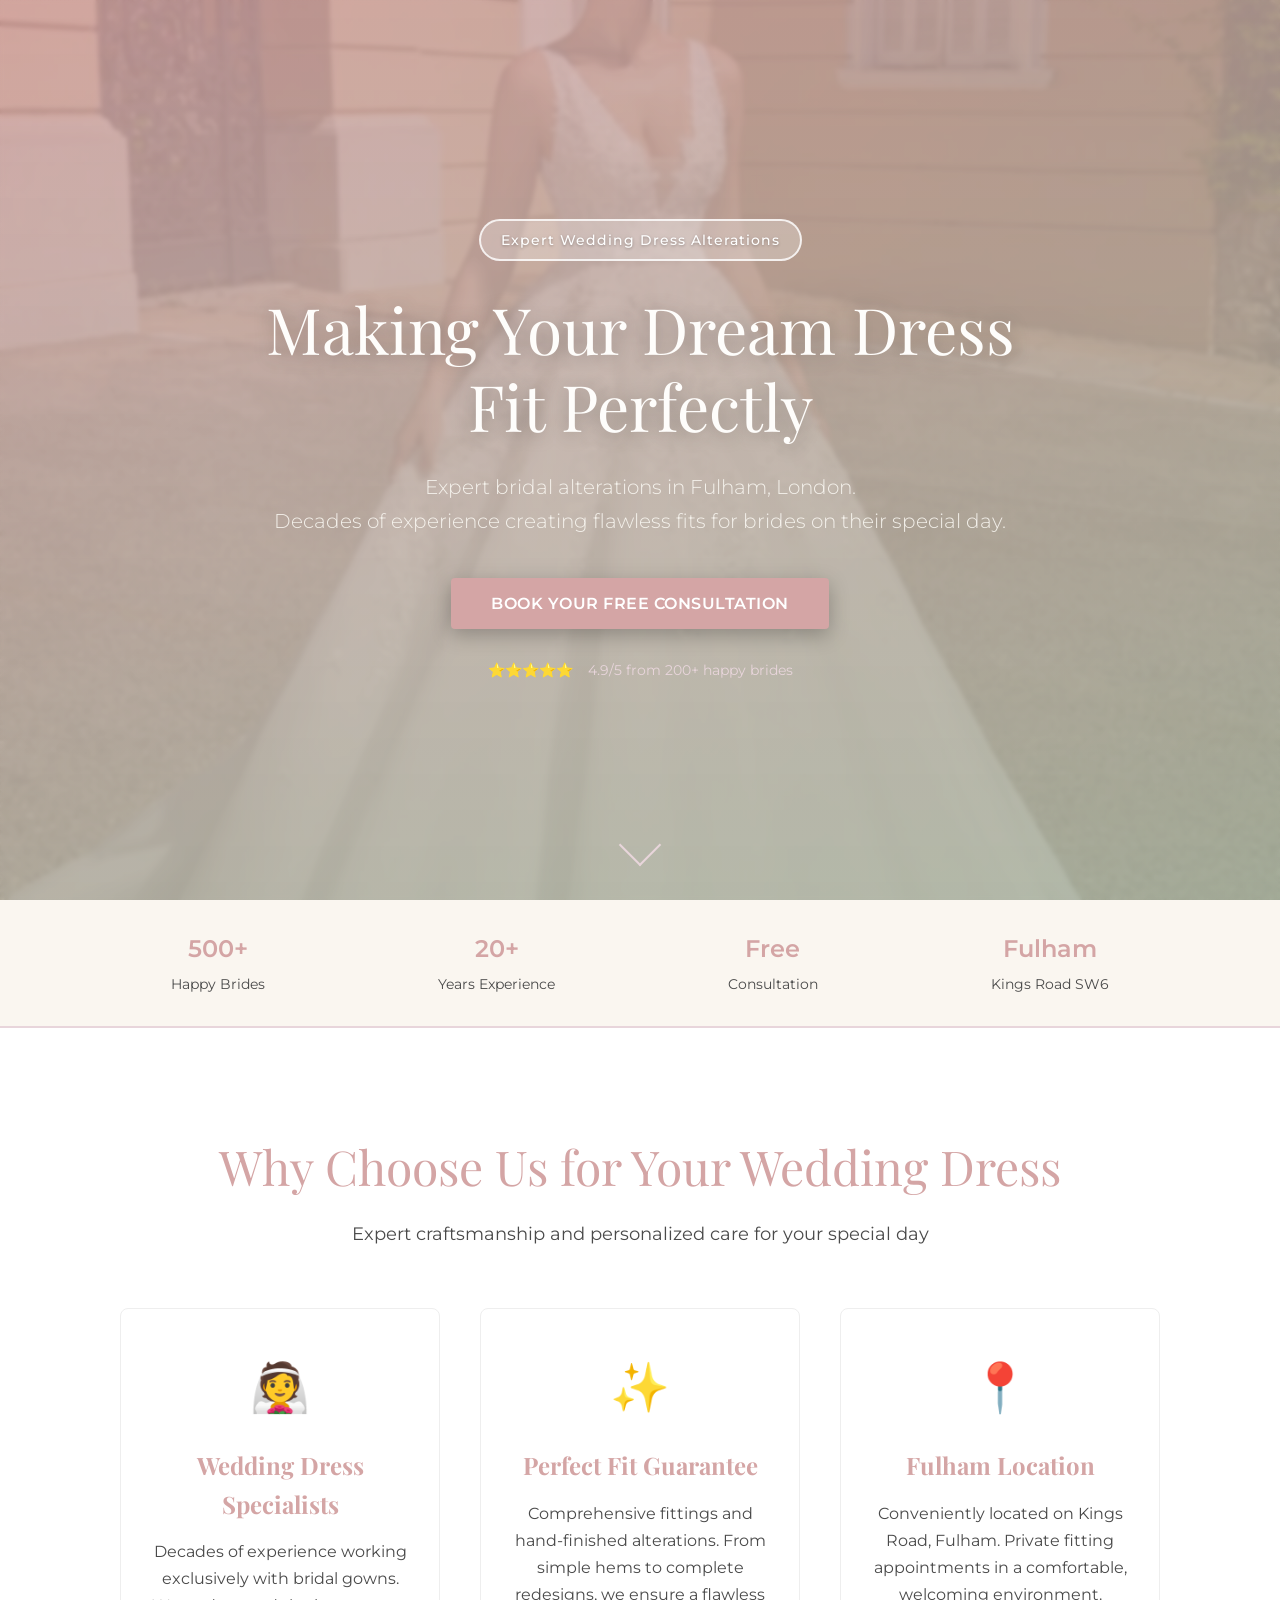
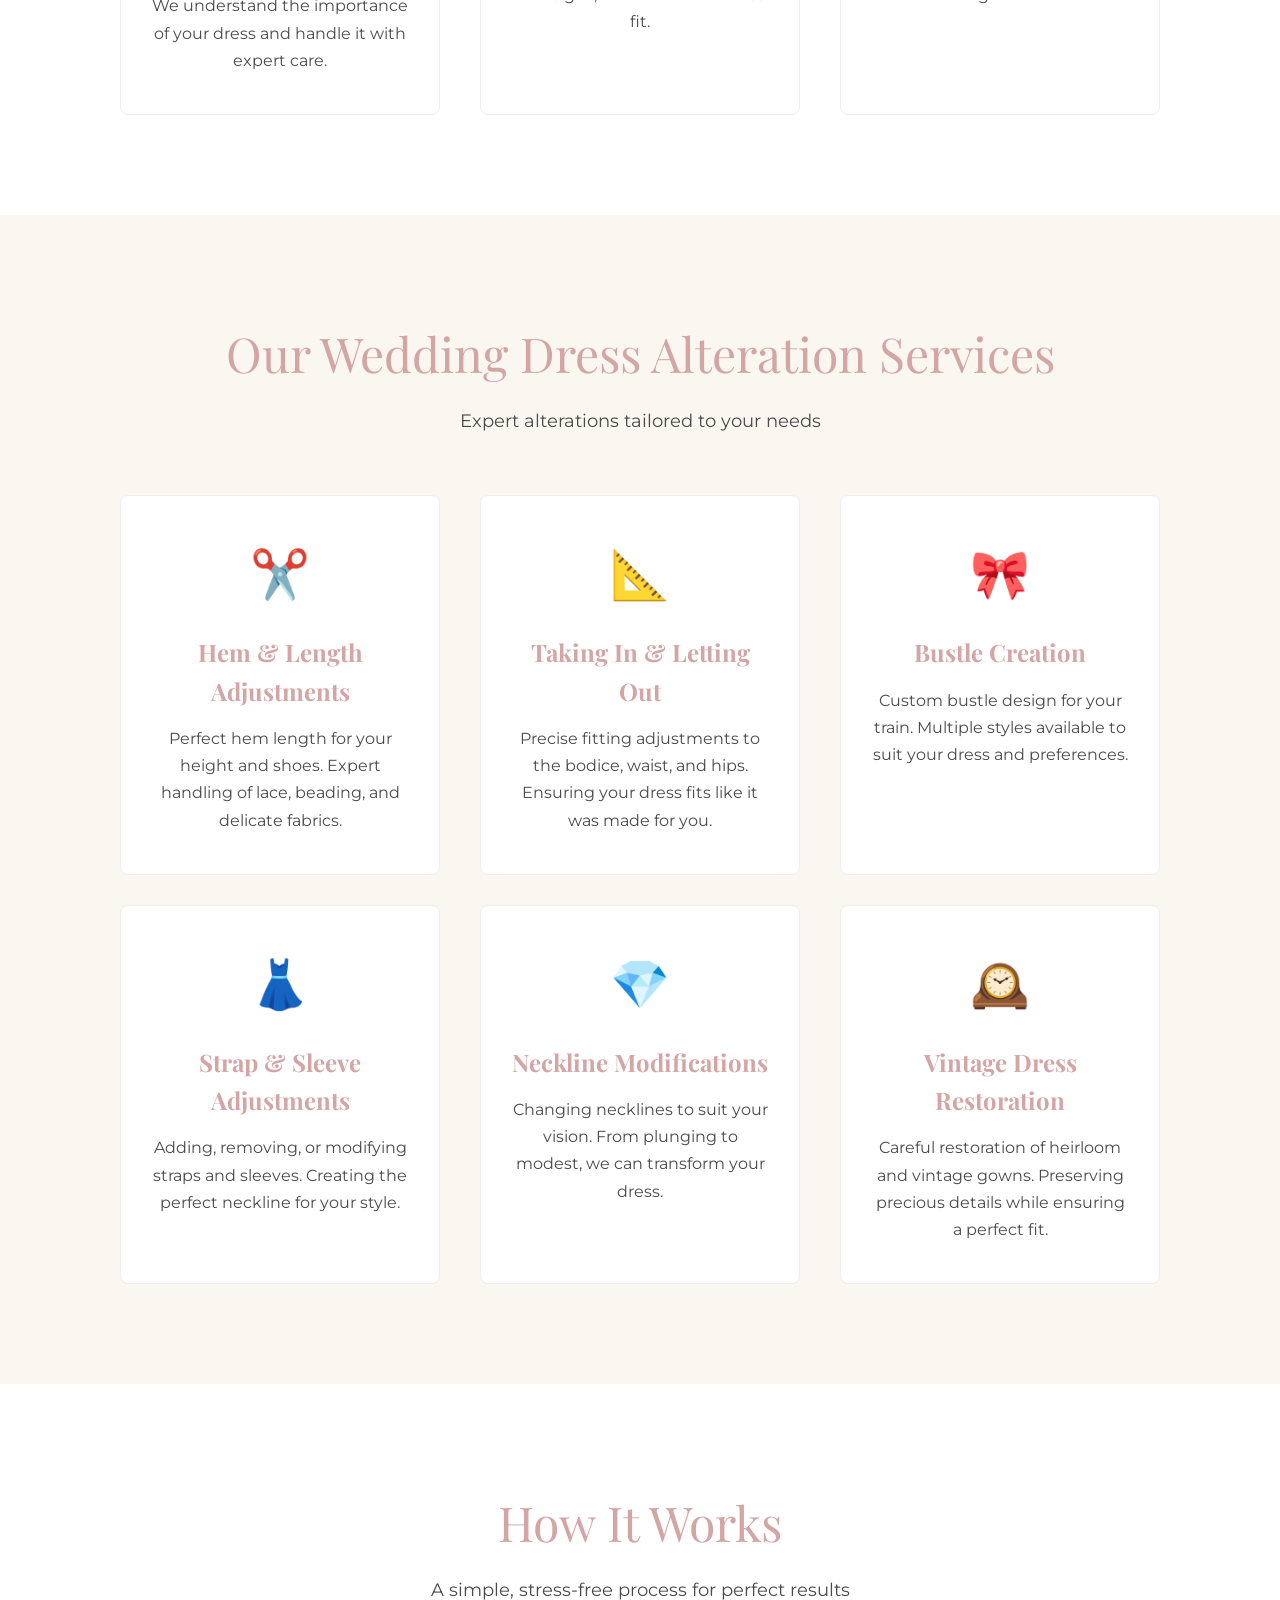
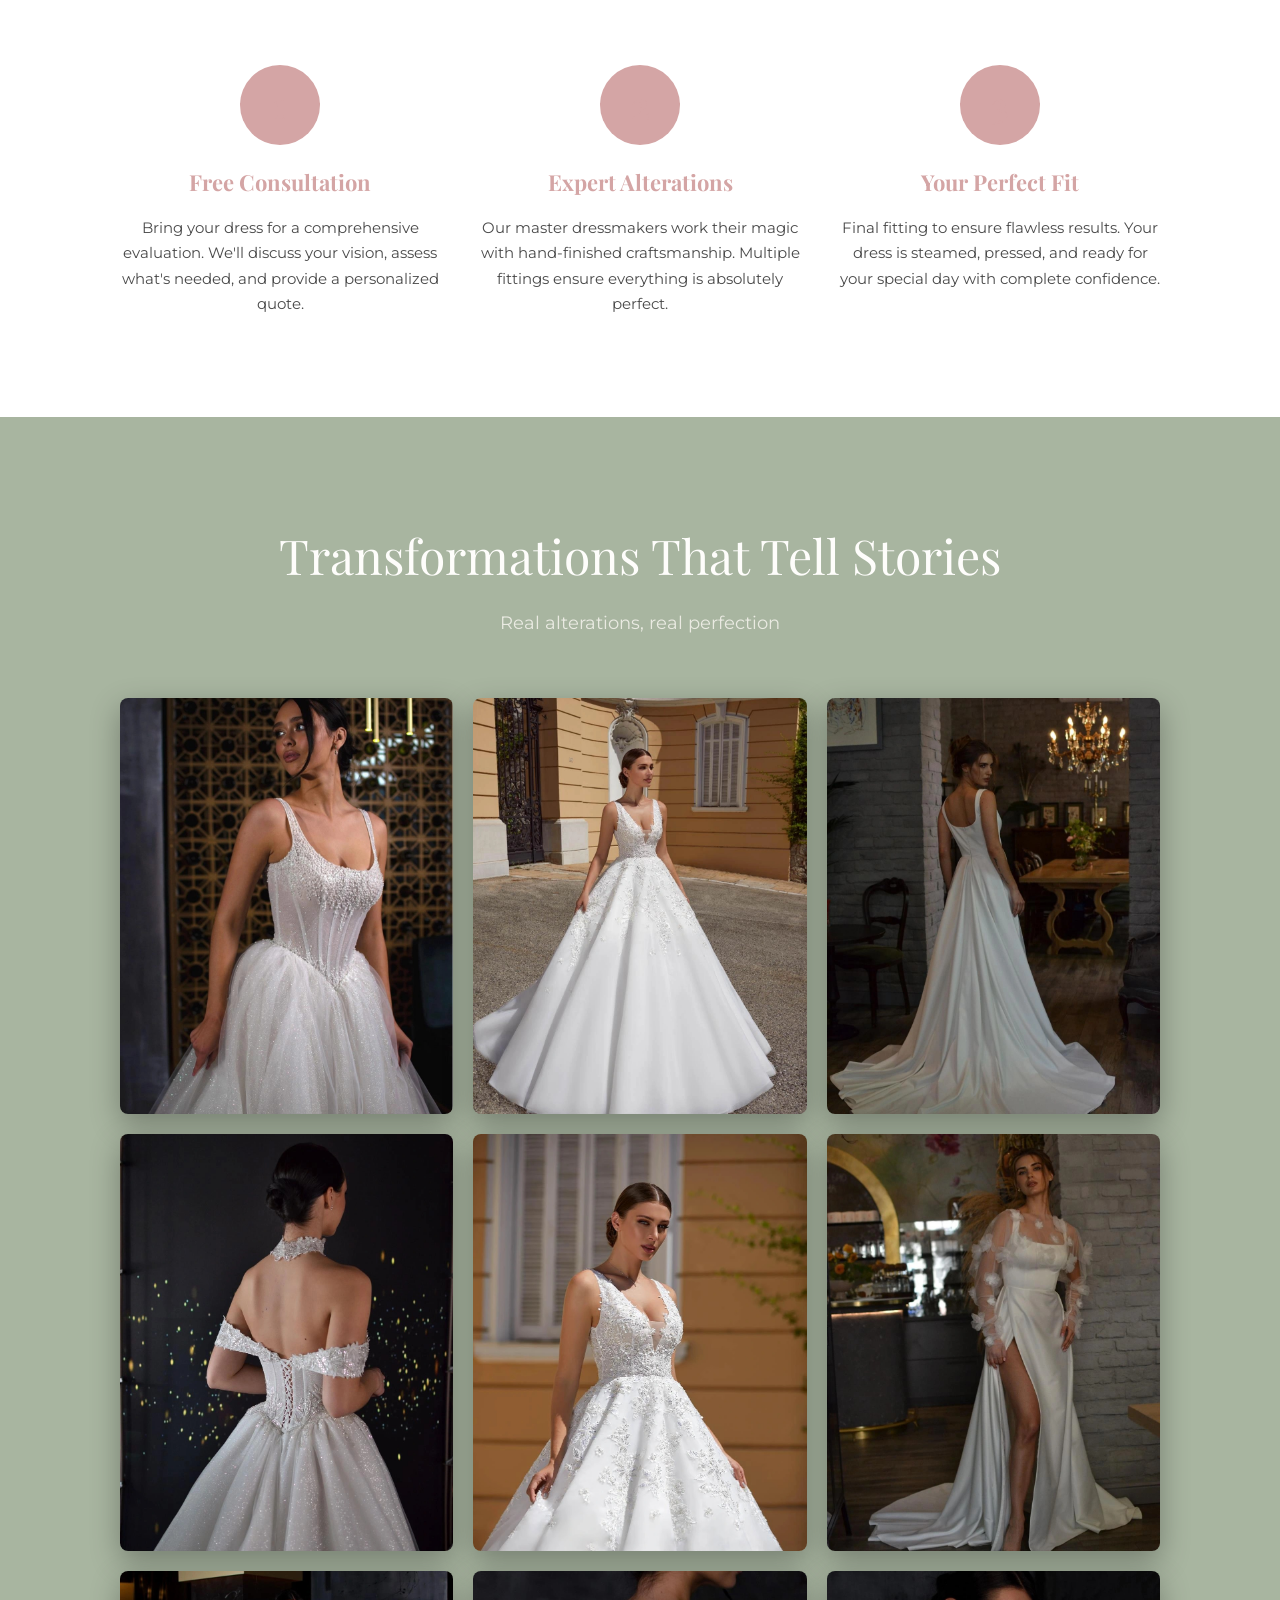
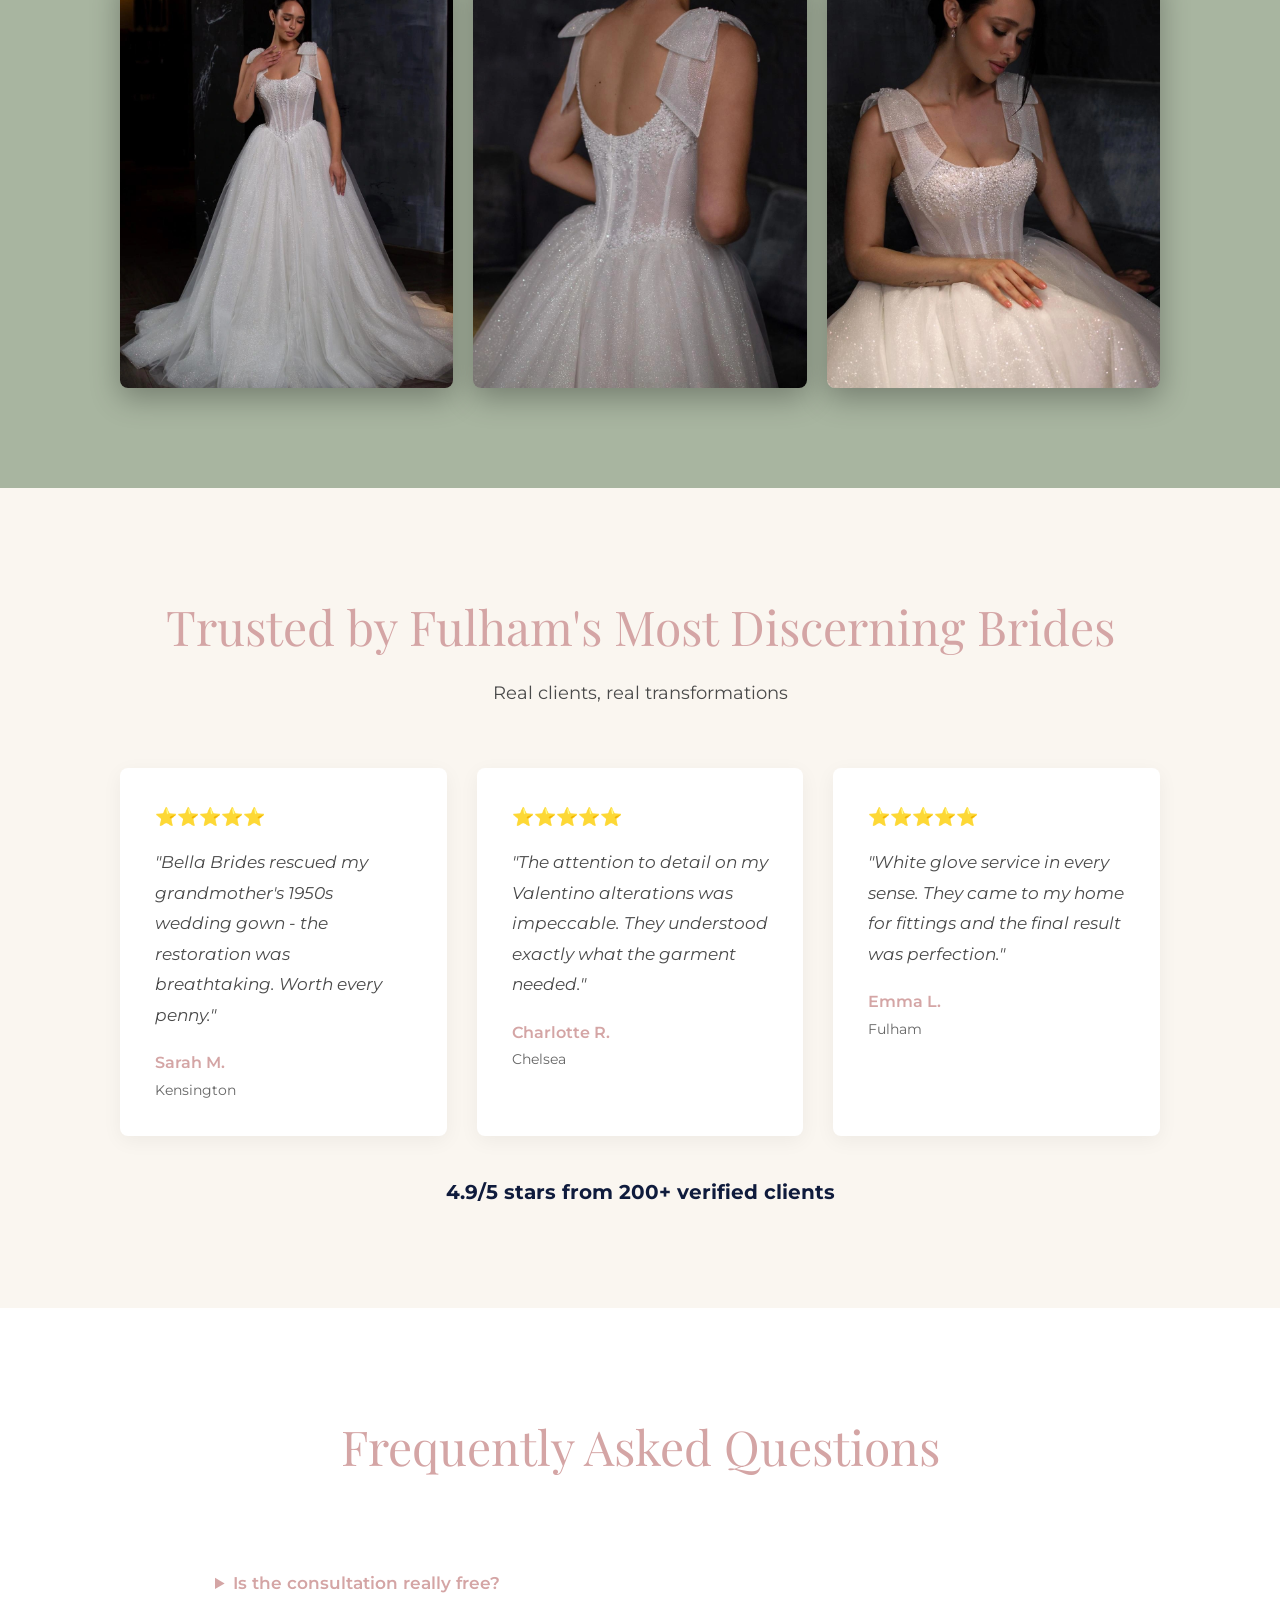
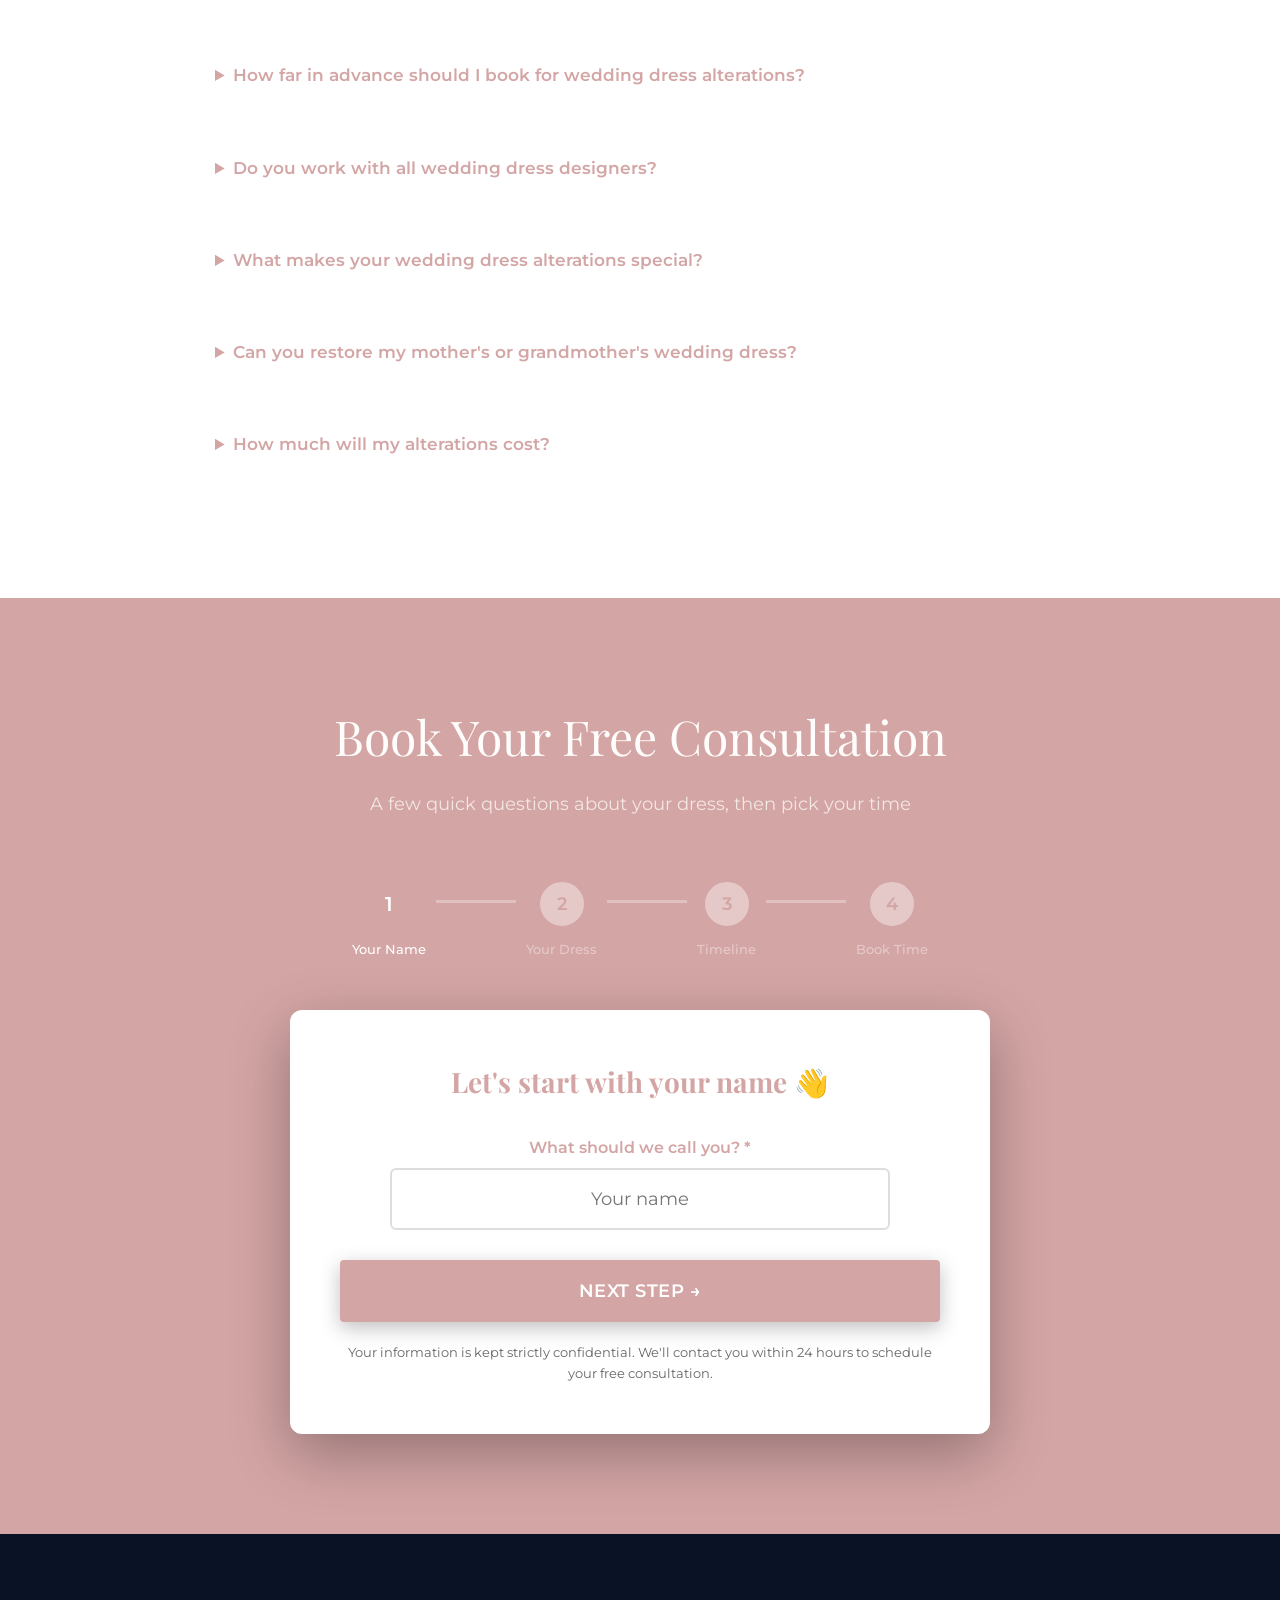
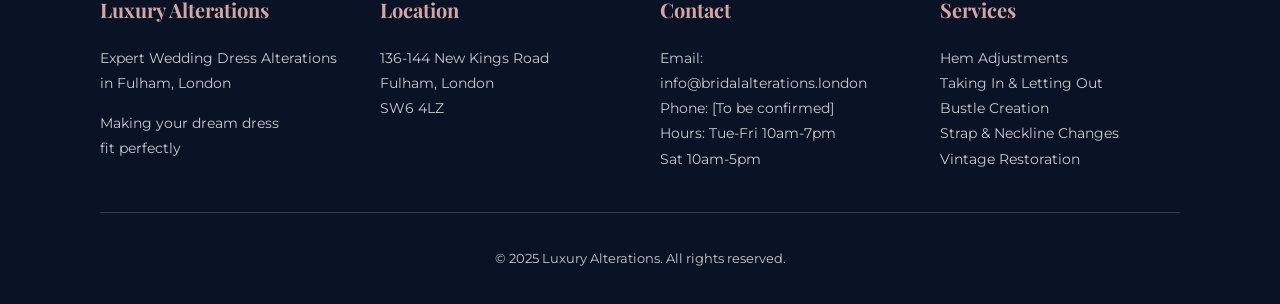
==== commit beb74333: "Update domain to bridalalterations.london - Changed all URLs from luxuryalterations.co.uk to bridala" ====
--- a/index.html
+++ b/index.html
@@ -12,10 +12,10 @@
 
     <!-- Open Graph / Facebook -->
     <meta property="og:type" content="website">
-    <meta property="og:url" content="https://luxuryalterations.co.uk">
+    <meta property="og:url" content="https://bridalalterations.london">
     <meta property="og:title" content="Wedding Dress Alterations Fulham | Expert Bridal Fitting">
     <meta property="og:description" content="Expert wedding dress alterations in Fulham, London. Free consultation for hem, bustle, fitting, and vintage restoration. Decades of bridal expertise.">
-    <meta property="og:image" content="https://luxuryalterations.co.uk/Public/Images/IMG-20250925-WA0001.jpg">
+    <meta property="og:image" content="https://bridalalterations.london/Public/Images/IMG-20250925-WA0001.jpg">
     <meta property="og:image:width" content="1200">
     <meta property="og:image:height" content="630">
     <meta property="og:locale" content="en_GB">
@@ -23,13 +23,13 @@
 
     <!-- Twitter -->
     <meta property="twitter:card" content="summary_large_image">
-    <meta property="twitter:url" content="https://luxuryalterations.co.uk">
+    <meta property="twitter:url" content="https://bridalalterations.london">
     <meta property="twitter:title" content="Wedding Dress Alterations Fulham | Expert Bridal Fitting">
     <meta property="twitter:description" content="Expert wedding dress alterations in Fulham. Free consultation for hem, bustle, fitting, and vintage restoration.">
-    <meta property="twitter:image" content="https://luxuryalterations.co.uk/Public/Images/IMG-20250925-WA0001.jpg">
+    <meta property="twitter:image" content="https://bridalalterations.london/Public/Images/IMG-20250925-WA0001.jpg">
 
     <!-- Canonical URL -->
-    <link rel="canonical" href="https://luxuryalterations.co.uk">
+    <link rel="canonical" href="https://bridalalterations.london">
 
     <!-- Fonts -->
     <link rel="preconnect" href="https://fonts.googleapis.com">
@@ -44,11 +44,11 @@
       "@context": "https://schema.org",
       "@type": "LocalBusiness",
       "name": "Luxury Alterations",
-      "image": "https://luxuryalterations.co.uk/Public/Images/IMG-20250925-WA0001.jpg",
-      "@id": "https://luxuryalterations.co.uk",
-      "url": "https://luxuryalterations.co.uk",
+      "image": "https://bridalalterations.london/Public/Images/IMG-20250925-WA0001.jpg",
+      "@id": "https://bridalalterations.london",
+      "url": "https://bridalalterations.london",
       "telephone": "+44-XXX-XXX-XXXX",
-      "email": "info@luxuryalterations.co.uk",
+      "email": "info@bridalalterations.london",
       "address": {
         "@type": "PostalAddress",
         "streetAddress": "136-144 New Kings Road",
@@ -561,7 +561,7 @@
                 </div>
                 <div class="footer-section">
                     <h4>Contact</h4>
-                    <p>Email: info@luxuryalterations.co.uk<br>Phone: [To be confirmed]<br>Hours: Tue-Fri 10am-7pm<br>Sat 10am-5pm</p>
+                    <p>Email: info@bridalalterations.london<br>Phone: [To be confirmed]<br>Hours: Tue-Fri 10am-7pm<br>Sat 10am-5pm</p>
                 </div>
                 <div class="footer-section">
                     <h4>Services</h4>
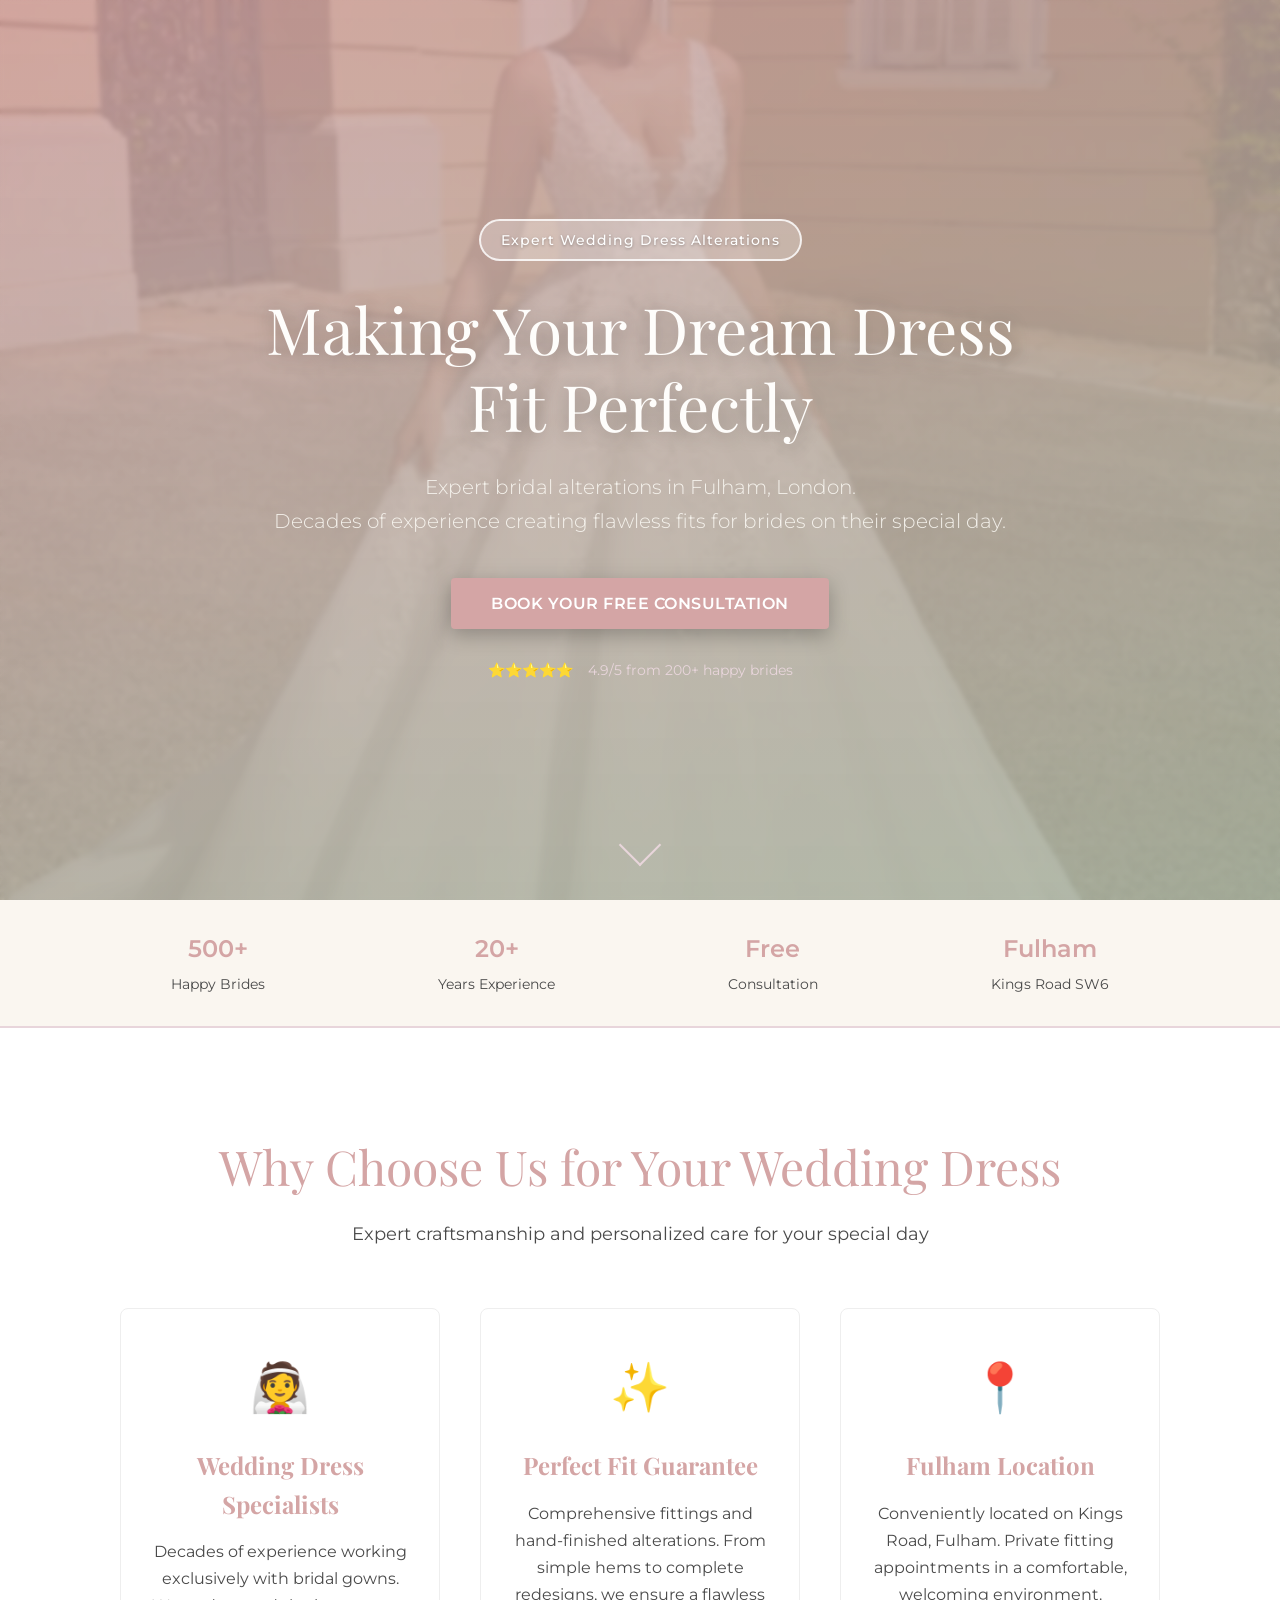
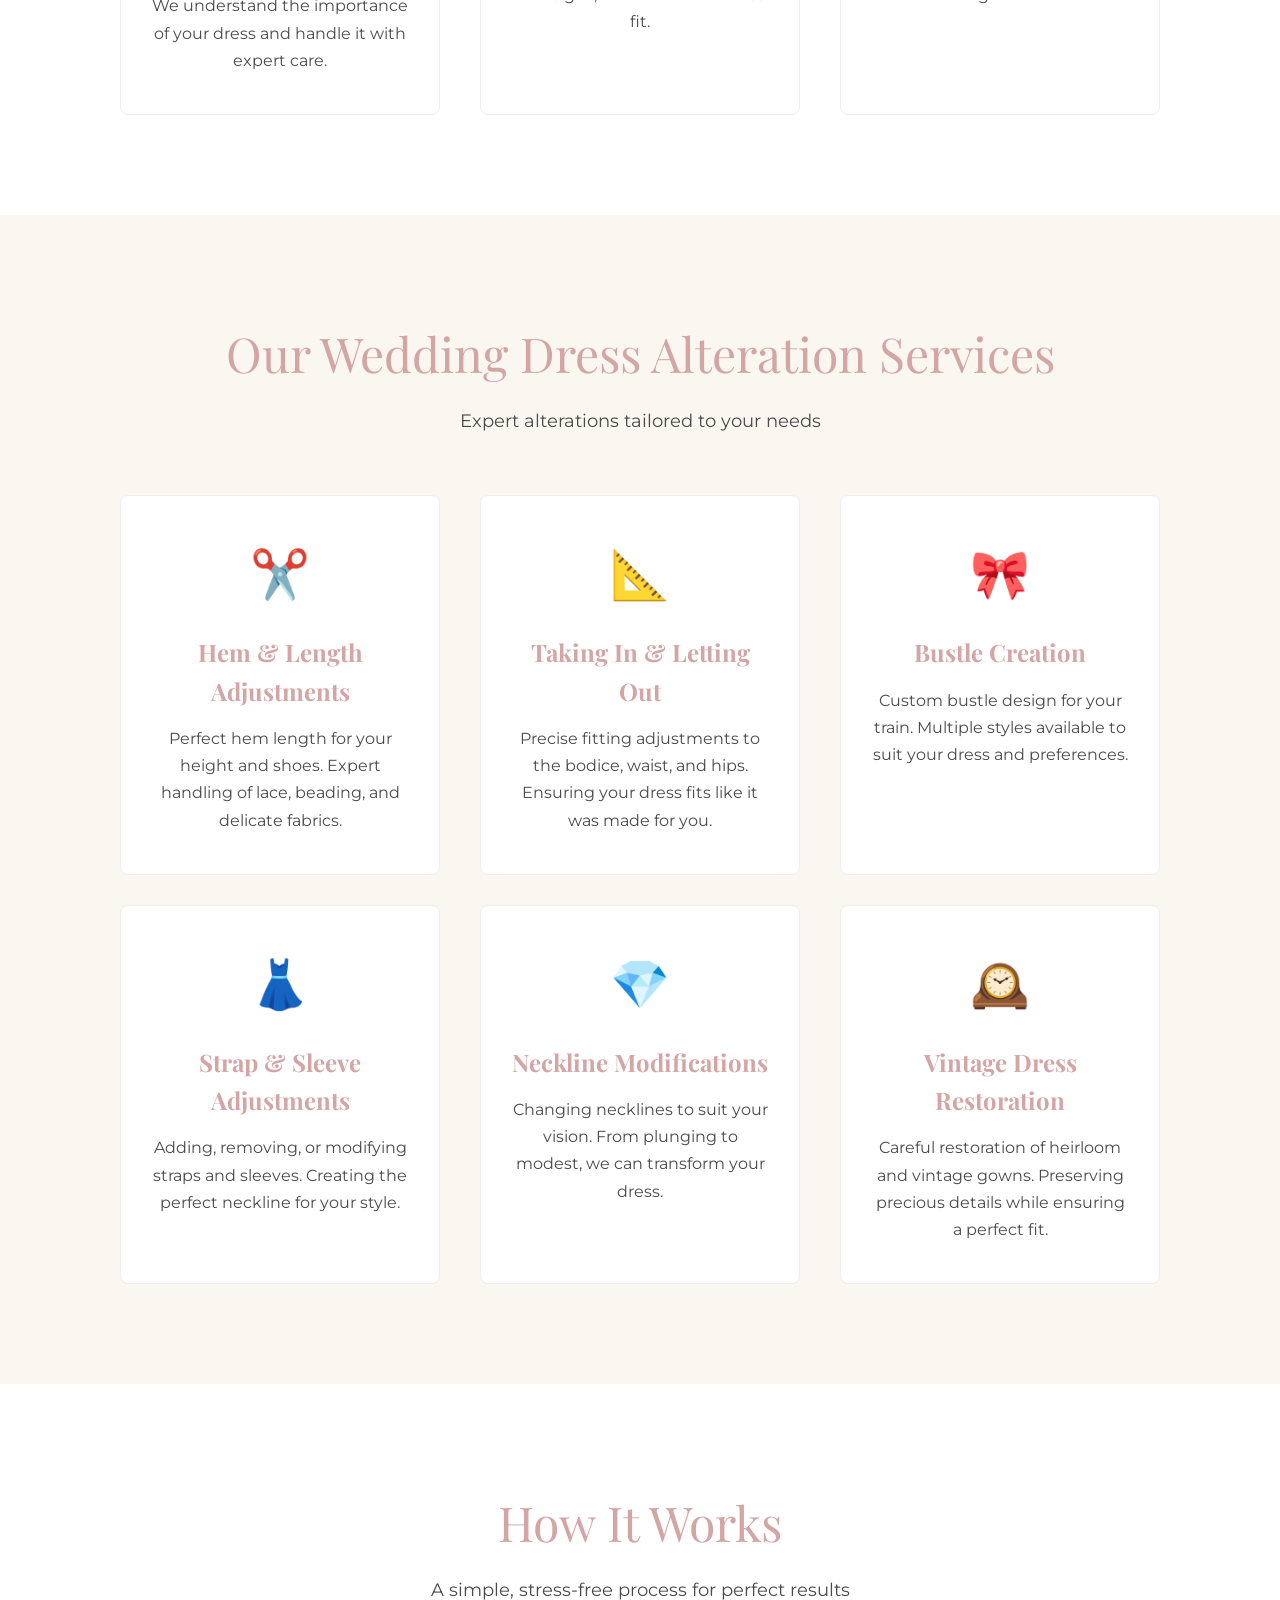
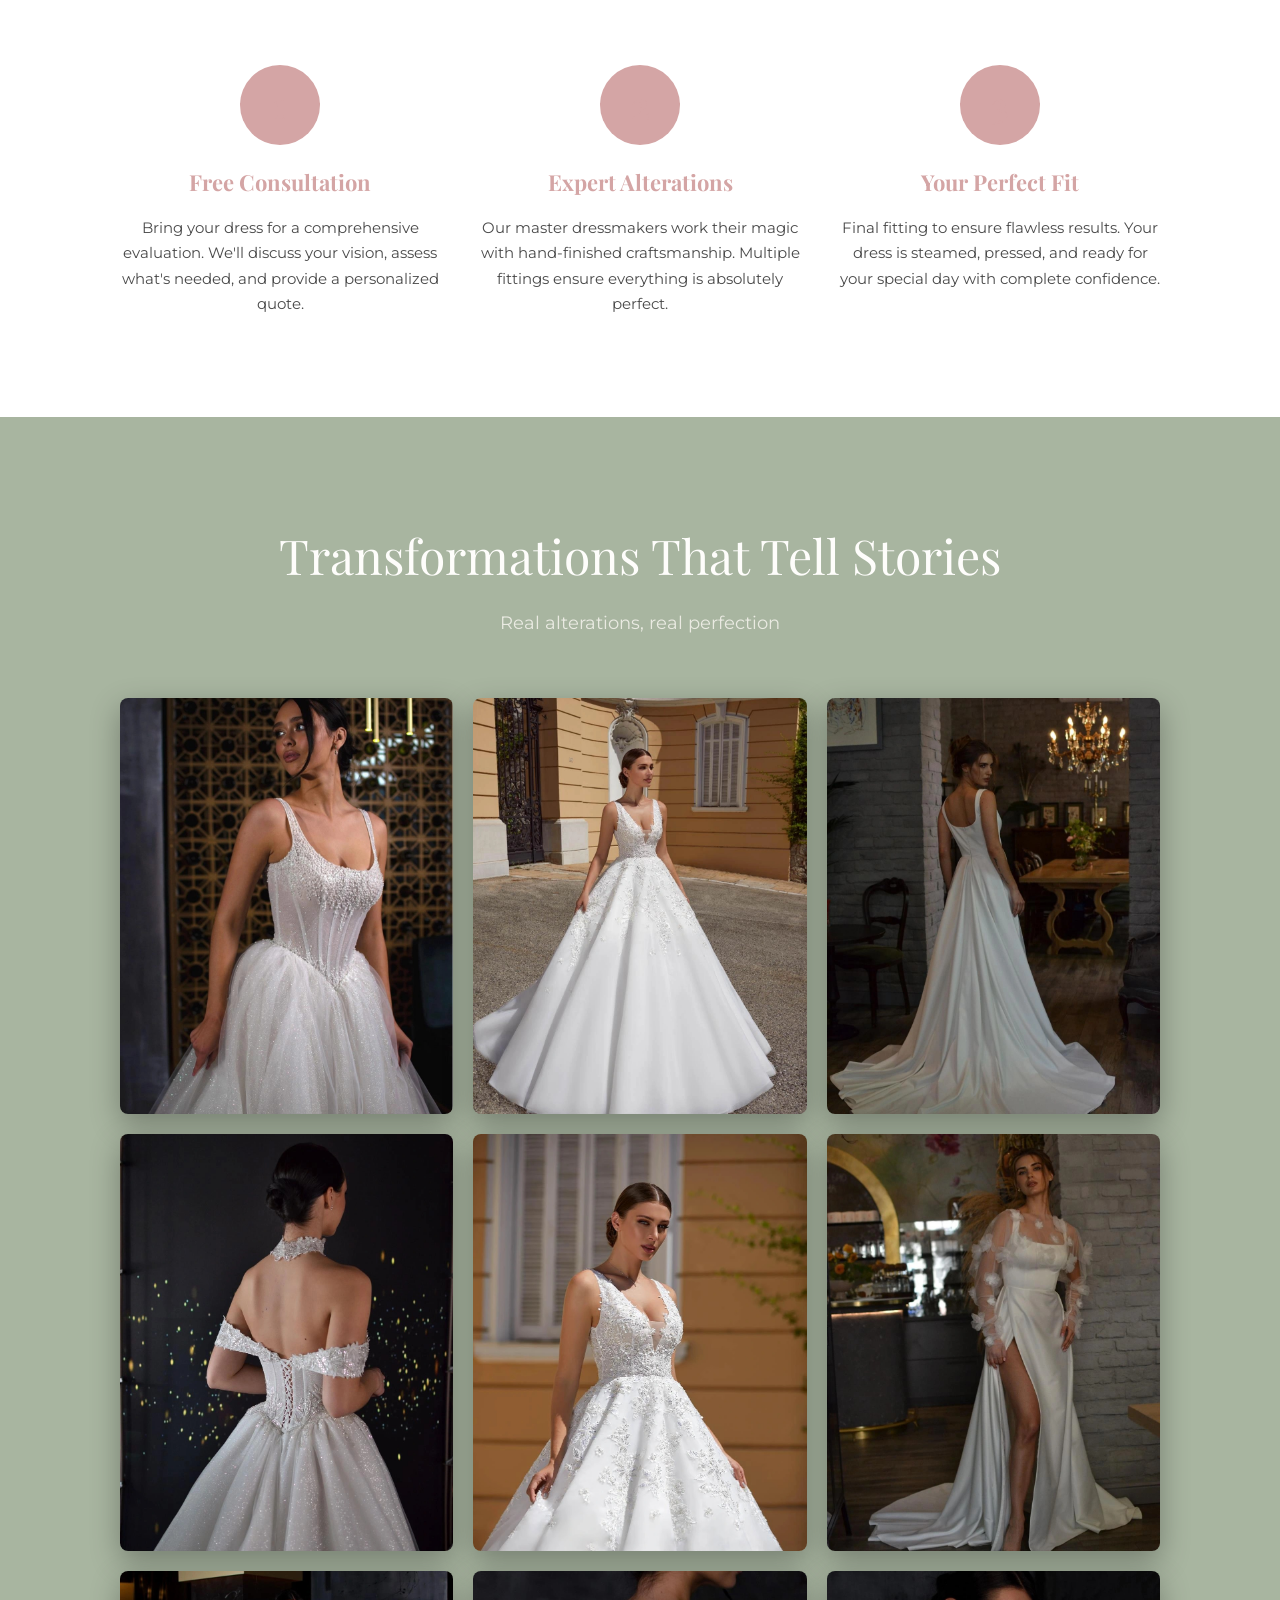
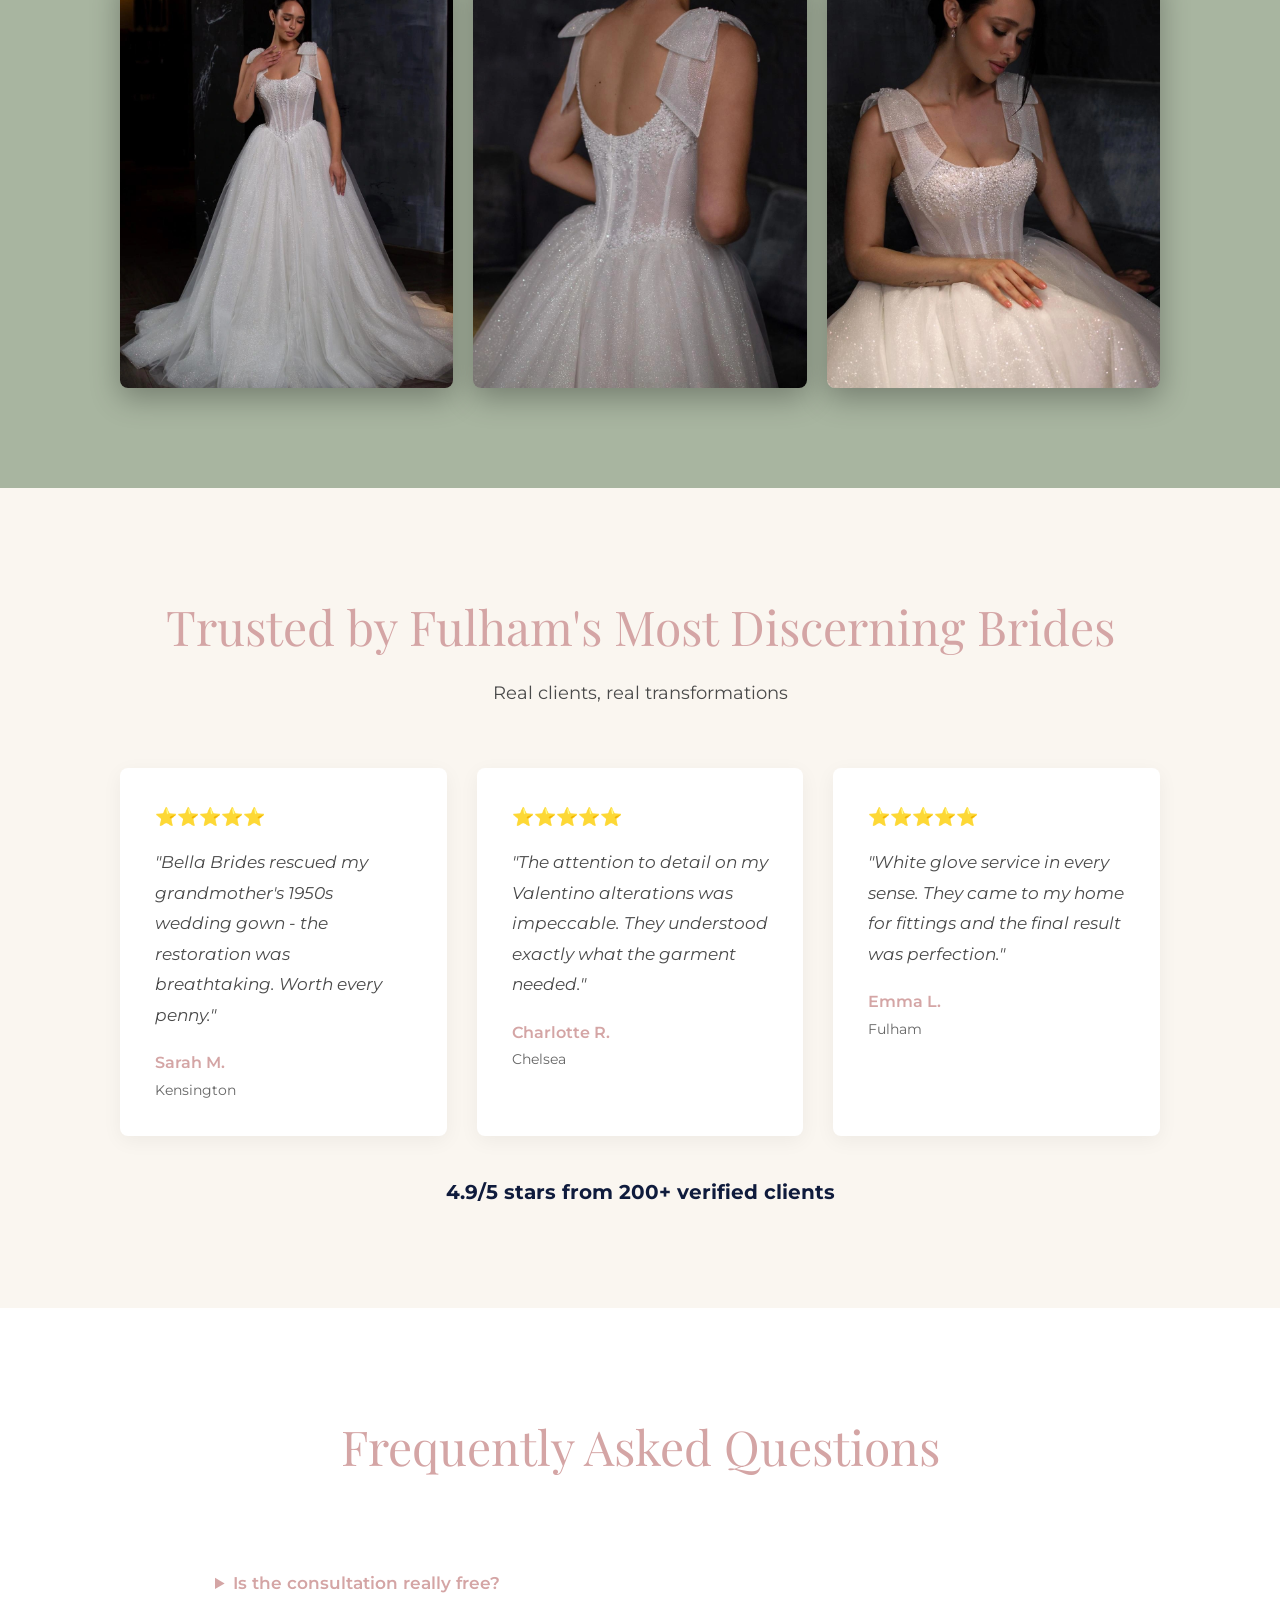
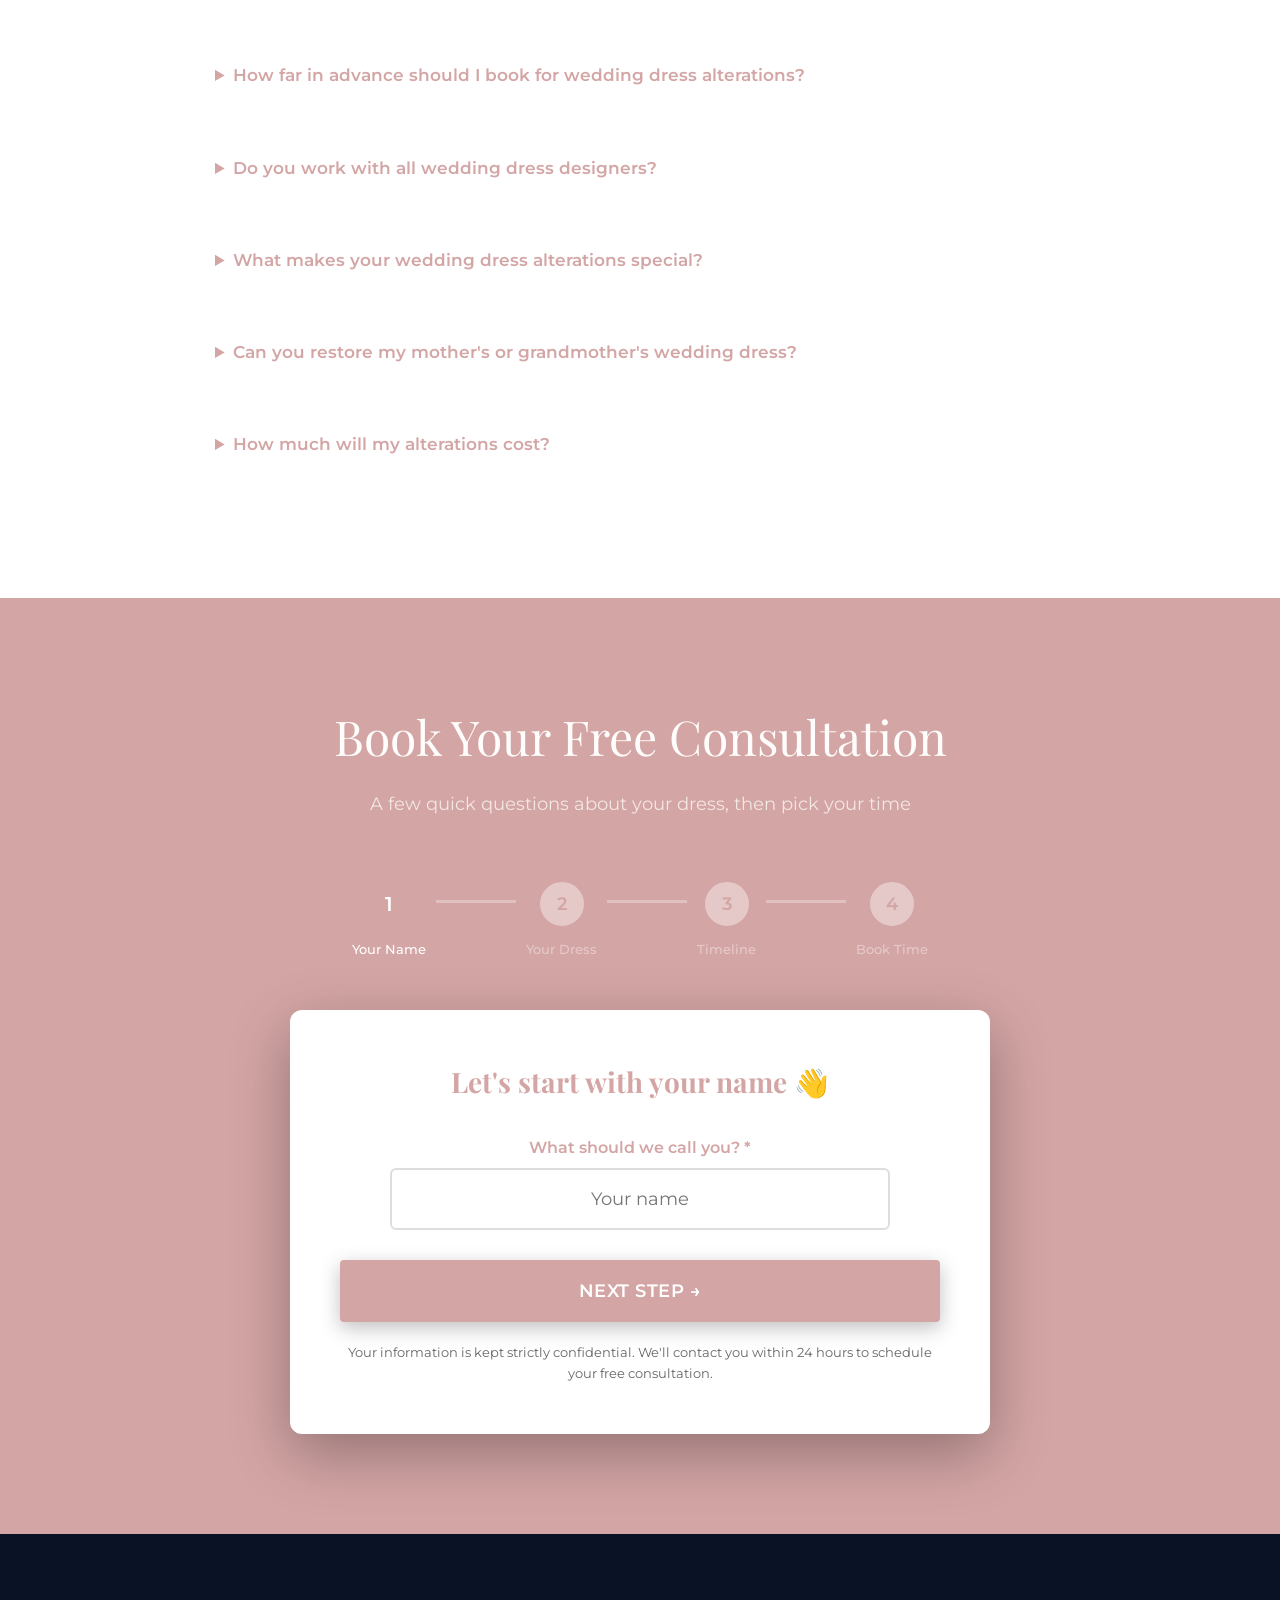
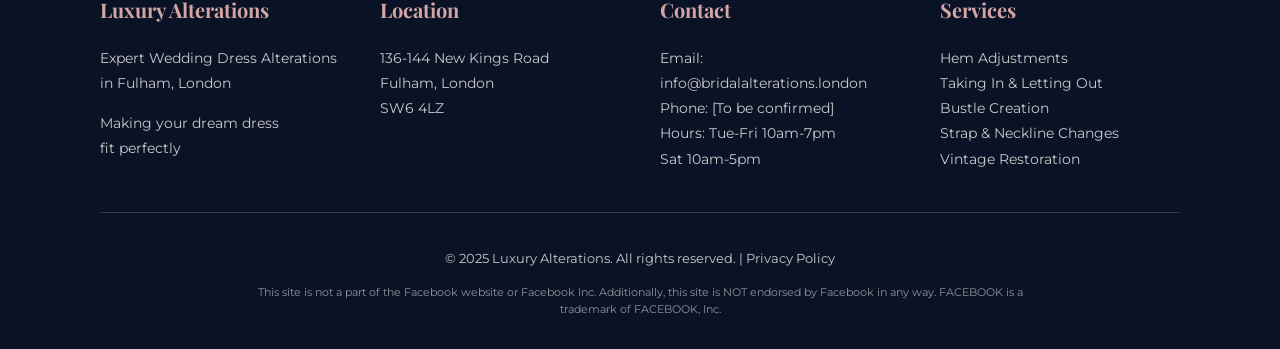
==== commit aa9a0985: "Add privacy policy page and update footer Created comprehensive privacy policy page: - UK GDPR compl" ====
--- a/index.html
+++ b/index.html
@@ -104,6 +104,90 @@
       "description": "Professional wedding dress alteration services including hem adjustments, bustle creation, taking in or letting out, strap adjustments, neckline modifications, and vintage dress restoration."
     }
     </script>
+
+    <script type="application/ld+json">
+    {
+      "@context": "https://schema.org",
+      "@type": "FAQPage",
+      "mainEntity": [
+        {
+          "@type": "Question",
+          "name": "Is the consultation really free?",
+          "acceptedAnswer": {
+            "@type": "Answer",
+            "text": "Yes, absolutely! Your initial consultation is completely free with no obligation. We'll examine your dress, discuss what you'd like to achieve, and provide a detailed quote for the work needed. This typically takes 30-45 minutes."
+          }
+        },
+        {
+          "@type": "Question",
+          "name": "How far in advance should I book for wedding dress alterations?",
+          "acceptedAnswer": {
+            "@type": "Answer",
+            "text": "We recommend booking 8-12 weeks before your wedding for the best experience. This allows time for multiple fittings and any adjustments needed. However, we can accommodate rush requests depending on our schedule."
+          }
+        },
+        {
+          "@type": "Question",
+          "name": "Do you work with all wedding dress designers?",
+          "acceptedAnswer": {
+            "@type": "Answer",
+            "text": "Yes! We have decades of experience working with all major bridal designers including Vera Wang, Pronovias, Maggie Sottero, and boutique designers. We also specialize in vintage and heirloom wedding gowns that require extra care."
+          }
+        },
+        {
+          "@type": "Question",
+          "name": "What makes your wedding dress alterations special?",
+          "acceptedAnswer": {
+            "@type": "Answer",
+            "text": "We specialize exclusively in bridal wear, so we understand the unique construction of wedding dresses. Every alteration is hand-finished with meticulous attention to detail, ensuring your dress fits perfectly and you feel confident on your special day."
+          }
+        },
+        {
+          "@type": "Question",
+          "name": "Can you restore my mother's or grandmother's wedding dress?",
+          "acceptedAnswer": {
+            "@type": "Answer",
+            "text": "Absolutely! Vintage and heirloom wedding dress restoration is one of our specialties. We treat these precious garments with the utmost care, preserving original details while ensuring a perfect modern fit. We can also carefully clean and restore delicate vintage fabrics and lace."
+          }
+        },
+        {
+          "@type": "Question",
+          "name": "How much will my alterations cost?",
+          "acceptedAnswer": {
+            "@type": "Answer",
+            "text": "Every wedding dress is unique, so we provide personalized quotes after examining your dress at the free consultation. Costs depend on the complexity of alterations needed, fabric type, and embellishments. We'll give you a clear, detailed quote with no hidden fees before any work begins."
+          }
+        }
+      ]
+    }
+    </script>
+
+    <script type="application/ld+json">
+    {
+      "@context": "https://schema.org",
+      "@type": "BreadcrumbList",
+      "itemListElement": [
+        {
+          "@type": "ListItem",
+          "position": 1,
+          "name": "Home",
+          "item": "https://bridalalterations.london"
+        },
+        {
+          "@type": "ListItem",
+          "position": 2,
+          "name": "Wedding Dress Alterations",
+          "item": "https://bridalalterations.london#services"
+        },
+        {
+          "@type": "ListItem",
+          "position": 3,
+          "name": "Book Consultation",
+          "item": "https://bridalalterations.london#booking"
+        }
+      ]
+    }
+    </script>
 </head>
 <body>
 
@@ -569,7 +653,13 @@
                 </div>
             </div>
             <div class="footer-bottom">
-                <p>&copy; 2025 Luxury Alterations. All rights reserved.</p>
+                <p style="margin-bottom: 15px;">
+                    &copy; 2025 Luxury Alterations. All rights reserved. |
+                    <a href="privacy.html" style="color: rgba(250, 247, 242, 0.8); text-decoration: none;">Privacy Policy</a>
+                </p>
+                <p style="font-size: 11px; opacity: 0.7; line-height: 1.6; max-width: 800px; margin: 0 auto;">
+                    This site is not a part of the Facebook website or Facebook Inc. Additionally, this site is NOT endorsed by Facebook in any way. FACEBOOK is a trademark of FACEBOOK, Inc.
+                </p>
             </div>
         </div>
     </footer>
--- a/styles.css
+++ b/styles.css
@@ -29,6 +29,7 @@
 
 html {
     scroll-behavior: smooth;
+    overflow-x: hidden;
 }
 
 body {
@@ -36,6 +37,9 @@
     color: var(--soft-charcoal);
     line-height: 1.6;
     overflow-x: hidden;
+    margin: 0;
+    padding: 0;
+    min-height: 100vh;
 }
 
 .container {
@@ -1075,6 +1079,7 @@
     background: #0a1226;
     color: rgba(250, 247, 242, 0.8);
     padding: 60px 0 30px;
+    margin: 0;
 }
 
 .footer-content {
@@ -1162,7 +1167,20 @@
     }
 
     .booking-form {
-        padding: 30px;
+        padding: 30px 20px;
+    }
+
+    .form-container {
+        max-width: 100%;
+        margin: 0;
+    }
+
+    .container {
+        padding: 0 15px;
+    }
+
+    .section-form .container {
+        padding: 0 10px;
     }
 
     .process-grid {
@@ -1194,4 +1212,18 @@
     .gallery-grid {
         grid-template-columns: 1fr;
     }
+
+    .booking-form {
+        padding: 20px 15px;
+        border-radius: 8px;
+    }
+
+    .section-form .container {
+        padding: 0 5px;
+    }
+
+    .calendar-embed-container {
+        margin: 10px -15px;
+        width: calc(100% + 30px);
+    }
 }
